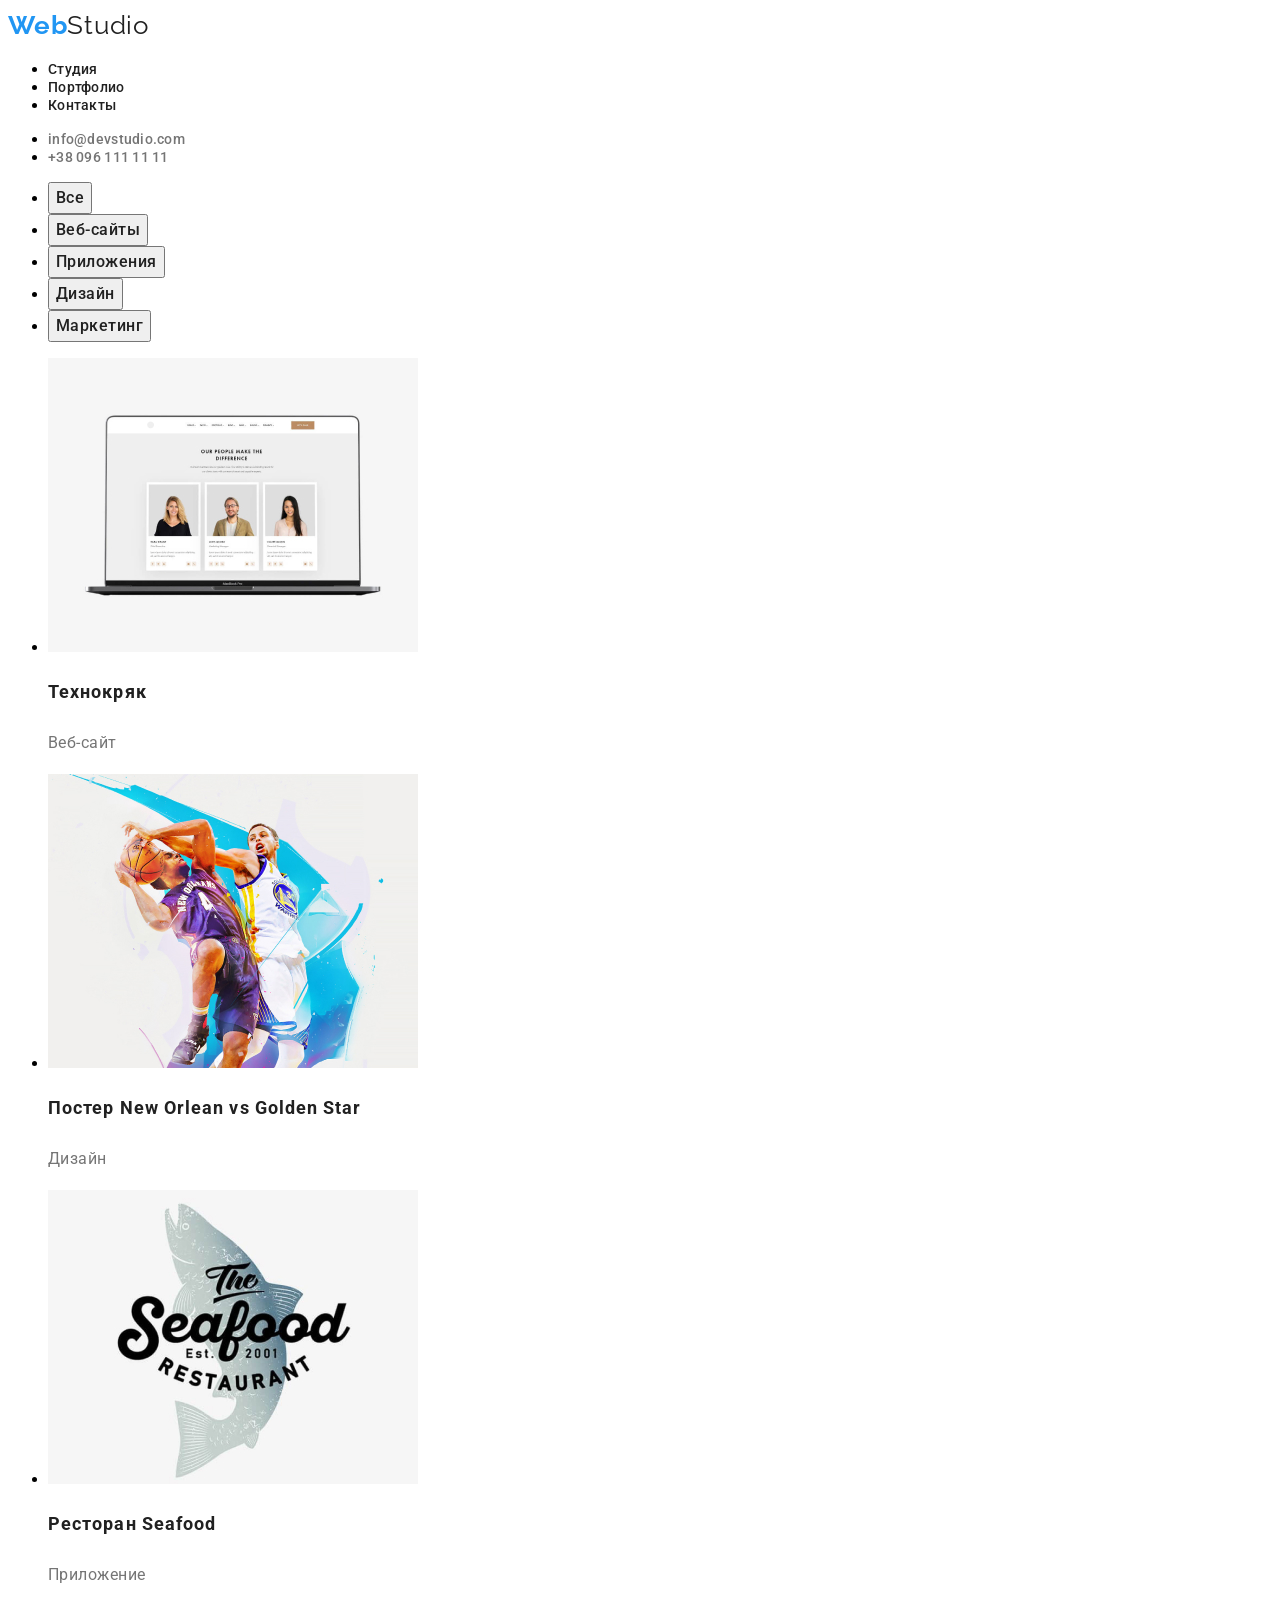
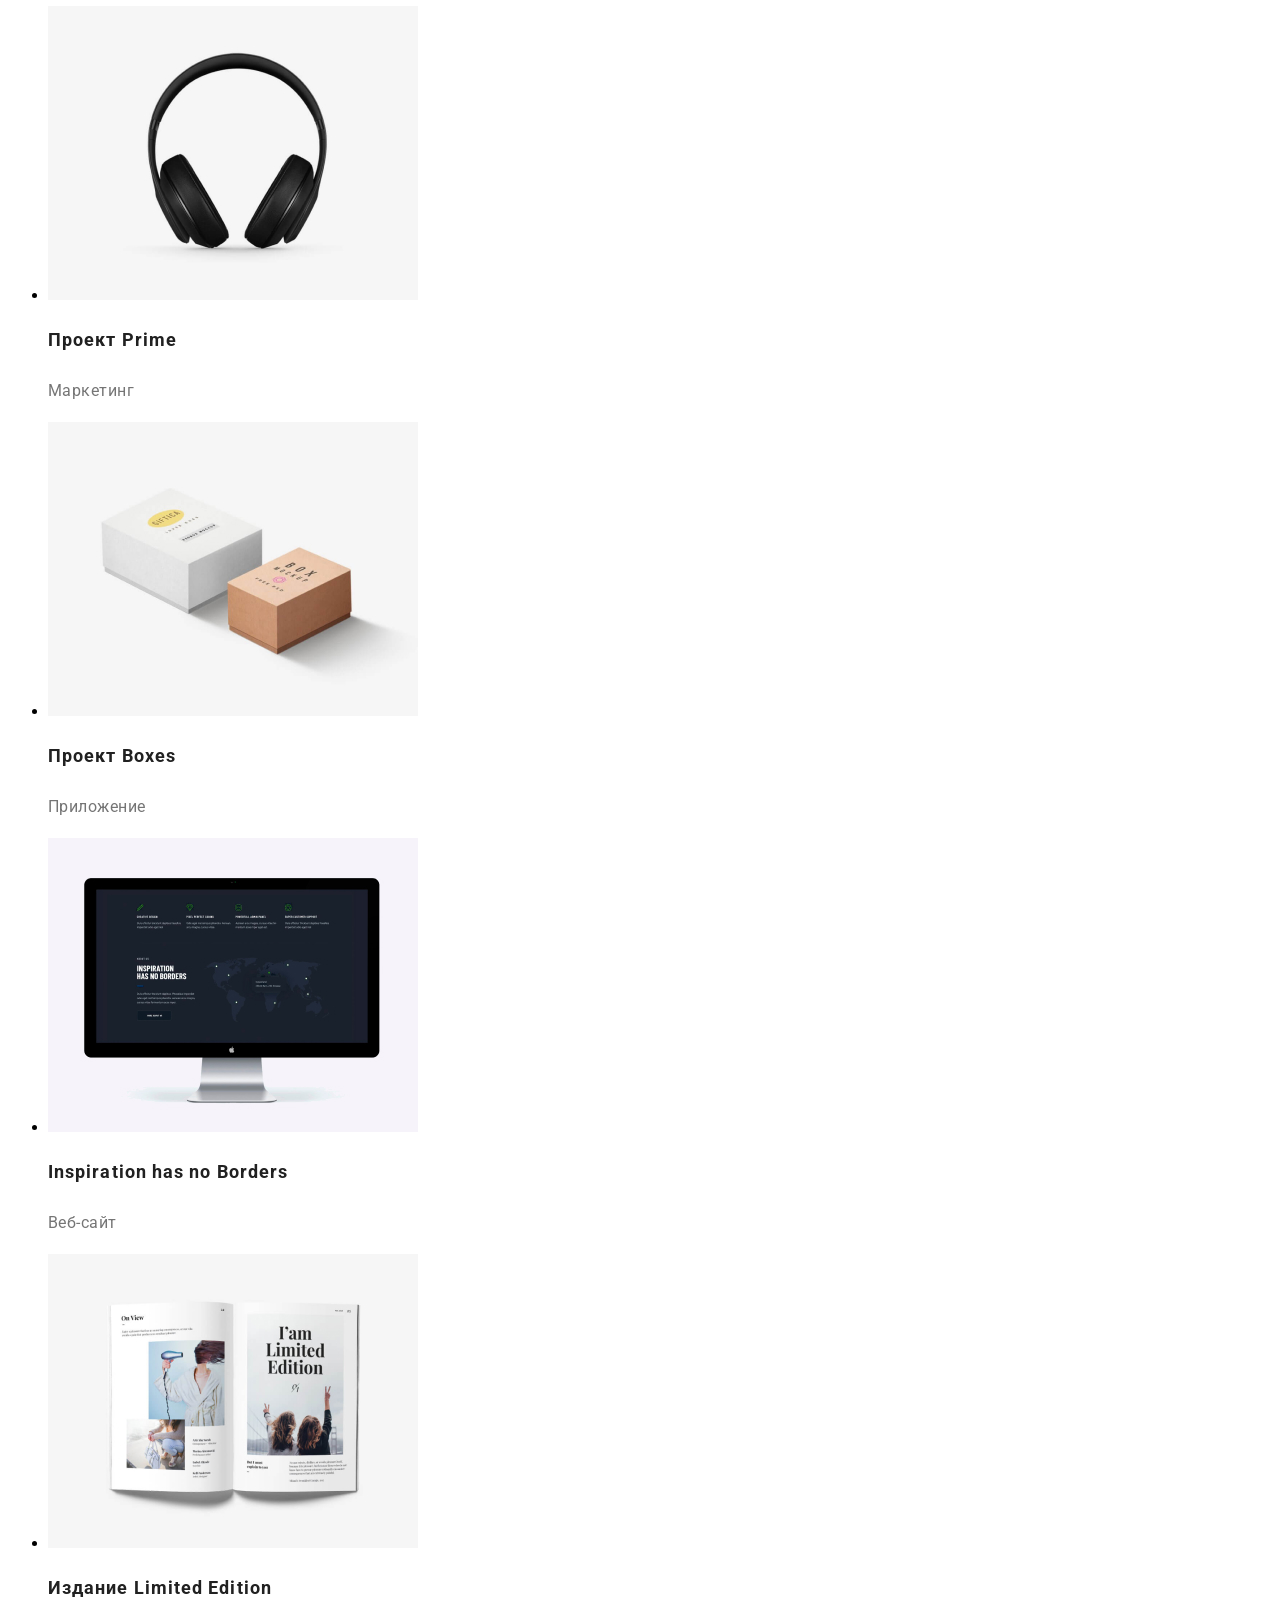
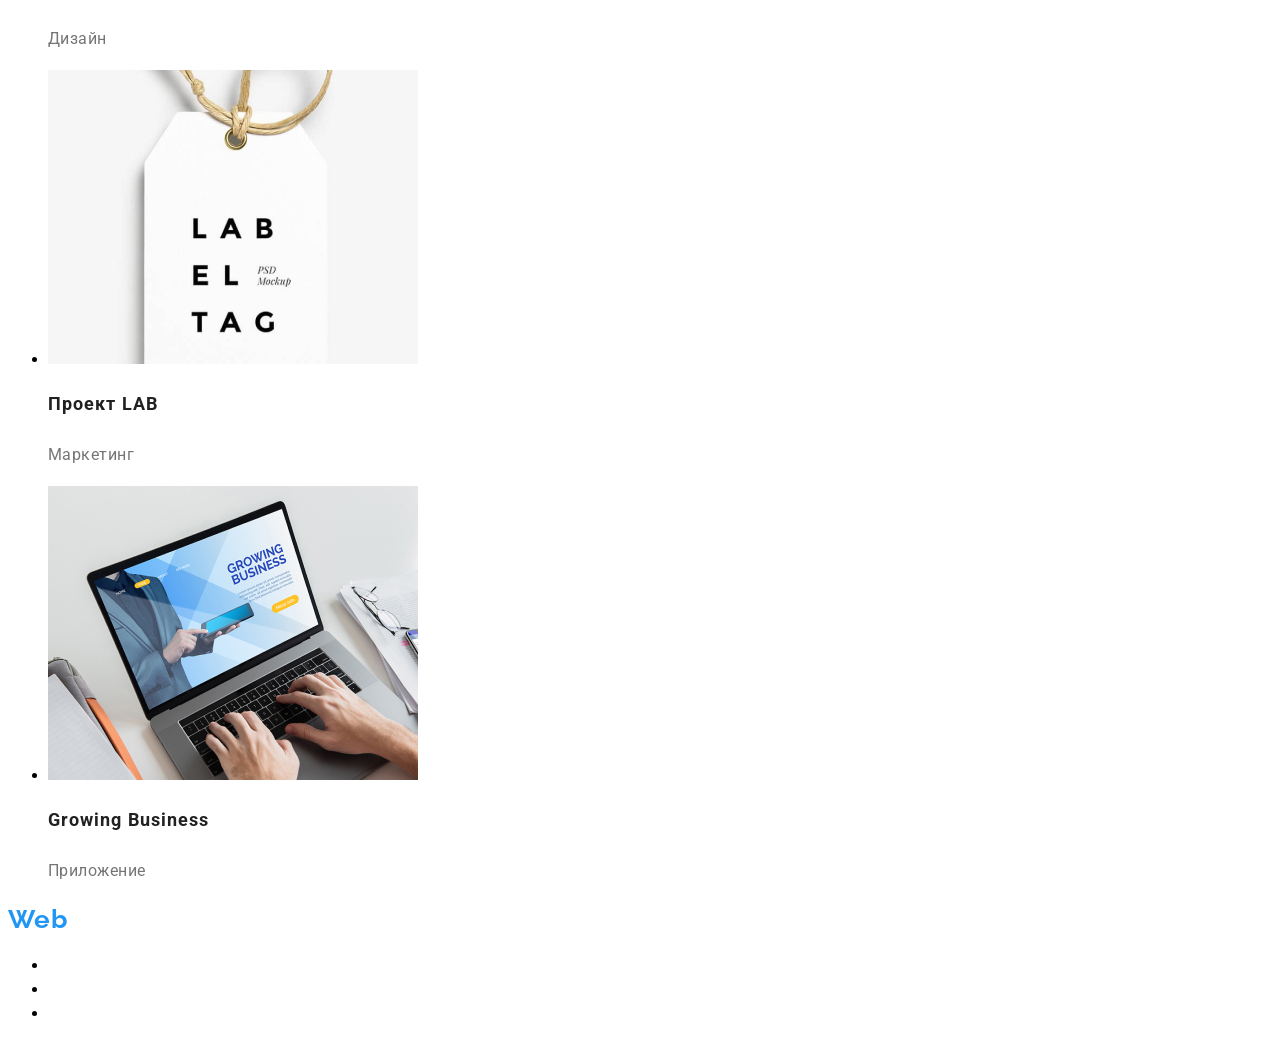
==== portfolio.html @ 8a27538a "правки 2" ====
<!DOCTYPE html>
<html lang="en">
<head>
    <meta charset="UTF-8">
    <meta name="viewport" content="width=device-width, initial-scale=1.0">
    <title>Portfolio</title>
    <link rel="preconnect" href="https://fonts.gstatic.com">
    <link
        href="https://fonts.googleapis.com/css2?family=Oleo+Script&family=Raleway:wght@700&family=Roboto:wght@400;500;700;900&display=swap"
        rel="stylesheet">
    <link rel="stylesheet" href="/css/styles.css">
</head>
<body>
    <header class="header">
        <a class="header-logo" href="/index.html" lang="en"><span class="header-logo-span-web">Web</span><span
                class="header-logo-span-studio">Studio</span></a>
        <nav class="navigation">
            <ul class="navigation-list">
                <li class="navigation-list-item"><a class="navigation-list-item-link" href="/index.html">Студия</a></li>
                <li class="navigation-list-item"><a class="navigation-list-item-link link-accent" href="/portfolio.html">Портфолио</a>
                </li>
                <li class="navigation-list-item"><a class="navigation-list-item-link" href="#">Контакты</a></li>
            </ul>
        </nav>
        <ul class="header-contact">
            <li class="header-contact-item"><a class="header-contact-item-link"
                    href="mailto:info@devstudio.com">info@devstudio.com</a></li>
            <li class="header-contact-item"><a class="header-contact-item-link" href="tel:+380961111111">+38 096 111 11
                    11</a></li>
        </ul>
    </header>
    <main>
<h1 class="visually-hidden">Портфолио</h1>
<section class="portfolio-menu">

<ul class="portfolio-filters-list">
    <li class="portfolio-filters-list-item"><button class="portfolio-filters-list-item-button" type="button">Все</button></li>
    <li class="portfolio-filters-list-item"><button class="portfolio-filters-list-item-button" type="button">Веб-сайты</button></li>
    <li class="portfolio-filters-list-item"><button class="portfolio-filters-list-item-button" type="button">Приложения</button></li>
    <li class="portfolio-filters-list-item"><button class="portfolio-filters-list-item-button" type="button">Дизайн</button></li>
    <li class="portfolio-filters-list-item"><button class="portfolio-filters-list-item-button" type="button">Маркетинг</button></li>
</ul>
<h2 class="visually-hidden">Наши работы</h2>
<ul class="projects-list">
    <li class="projecs-list-item">
        <a href="#">
        <img src="/images/portfolio/portfolio-1.jpg" alt="Ноутбук с открытам на нём веб-сайтом" width="370" height="294">
        <h3 class="projecs-list-item-title">Технокряк</h3>
        <p class="projecs-list-item-text">Веб-сайт</p></a>
    </li>
    <li class="projecs-list-item">
        <a href="#">
        <img src="/images/portfolio/portfolio-2.jpg" alt="Игроки в баскетбол" width="370" height="294">
        <h3 class="projecs-list-item-title">Постер New Orlean vs Golden Star</h3>
        <p class="projecs-list-item-text">Дизайн</p></a>
        
    </li>
    <li class="projecs-list-item">
        <a href="#">
        <img src="/images/portfolio/portfolio-3.jpg" alt="Название ресторана с рыбой на заднем фоне" width="370" height="294">
        <h3 class="projecs-list-item-title">Ресторан Seafood</h3>
        <p class="projecs-list-item-text">Приложение</p></a>
    </li>
    <li class="projecs-list-item">
        <a href="#">
        <img src="/images/portfolio/portfolio-4.jpg" alt="Наушники" width="370" height="294">
        <h3 class="projecs-list-item-title">Проект Prime</h3>
        <p class="projecs-list-item-text">Маркетинг</p></a>
        
    </li>
    <li class="projecs-list-item">
        <a href="#">
        <img class="projecs-list-item-img" src="/images/portfolio/portfolio-5.jpg" alt="Две коробки" width="370" height="294">
        <h3 class="projecs-list-item-title">Проект Boxes</h3>
        <p class="projecs-list-item-text">Приложение</p></a>
        
    </li>
    <li class="projecs-list-item">
        <a href="#">
        <img class="projecs-list-item-img" src="/images/portfolio/portfolio-6.jpg" alt="Монитор" width="370" height="294">
        <h3 class="projecs-list-item-title">Inspiration has no Borders</h3>
        <p class="projecs-list-item-text">Веб-сайт</p></a>
        
    </li>
    <li class="projecs-list-item">
        <a href="#">
        <img class="projecs-list-item-img" src="/images/portfolio/portfolio-7.jpg" alt="Открытая книга" width="370"
            height="294">
        <h3 class="projecs-list-item-title">Издание Limited Edition</h3>
        <p class="projecs-list-item-text">Дизайн</p></a>
        
    </li>
    <li class="projecs-list-item">
        <a href="#">
        <img class="projecs-list-item-img" src="/images/portfolio/portfolio-8.jpg" alt="Логотип LAB EL TAG" width="370"
            height="294">
        <h3 class="projecs-list-item-title">Проект LAB</h3>
        <p class="projecs-list-item-text">Маркетинг</p></a>
        
    </li>
    <li class="projecs-list-item">
        <a href="#">
        <img class="projecs-list-item-img" src="/images/portfolio/portfolio-9.jpg" alt="Человек работает за ноутбуком"
            width="370" height="294">
        <h3 class="projecs-list-item-title">Growing Business</h3>
        <p class="projecs-list-item-text">Приложение</p></a>
    </li>
</ul>
</section>
    </main>
    <footer class="footer">
        <a class="footer-logo" href="/index.html" lang="en"><span class="footer-logo-span-web">Web</span><span
                class="footer-logo-span-studio">Studio</span></a>
        <address class="footer-adress">
            <ul class="footer-adress-list">
                <li class="footer-adress-list-item">
                    <a class="footer-adress-list-item-link-map" href="https://goo.gl/maps/MqSdqKukaZppkvyj8">г. Киев, пр-т
                        Леси Украинки 26</a>
                </li>
                <li class="footer-adress-list-item">
                    <a class="footer-adress-list-item-link" href="mailto:info@example.com">info@example.com</a>
                </li>
                <li class="footer-adress-list-item">
                    <a class="footer-adress-list-item-link" href="tel:+380991111111">+38 099 111 11 11</a>
                </li>
            </ul>
        </address>
    </footer>
</body>
</html>
---- css/styles.css ----
a {
  text-decoration: none;
}

/*=================HEADER======================*/
.header-logo-span-web {
  font-family: 'Raleway', sans-serif;
  font-style: normal;
  font-weight: 700;
  font-size: 26px;
  line-height: 1, 192;

  letter-spacing: 0.03em;

  color: #2196f3;
}

.header-logo-span-studio {
  font-family: 'Raleway', sans-serif;
  font-style: normal;
  font-weight: 400;
  font-size: 26px;
  line-height: 1.384;

  letter-spacing: 0.03em;

  color: #212121;
}

.navigation-list-item-link {
  font-family: 'Roboto', sans-serif;
  font-style: normal;
  font-weight: 500;
  font-size: 14px;
  line-height: 1.143;
  letter-spacing: 0.02em;

  color: #212121;
}

.navigation-list-item-link:hover,
.navigation-list-item-link:focus {
  color: #2196f3;
}

.header-contact-item-link {
  font-family: 'Roboto', sans-serif;
  font-style: normal;
  font-weight: 500;
  font-size: 14px;
  line-height: 1.143;
  letter-spacing: 0.02em;

  color: #757575;
}

.header-contact-item-link:hover,
.header-contact-item-link:focus {
  color: #2196f3;
}
/*=================HEADER END======================*/

/*=================HERO======================*/

.hero-title {
  font-family: 'Roboto', sans-serif;
  font-style: normal;
  font-weight: 900;
  font-size: 44px;
  line-height: 1.364;

  text-align: center;
  letter-spacing: 0.06em;
  text-transform: uppercase;

  color: #ffffff;
}

.modal-btn {
  background-color: #2196f3;
}

.modal-btn-text {
  font-family: 'Roboto', sans-serif;
  font-style: normal;
  font-weight: 700;
  font-size: 16px;
  line-height: 1.875;

  display: flex;
  align-items: center;
  text-align: center;
  letter-spacing: 0.06em;

  color: #ffffff;
}

/*=================HERO END======================*/

/*=================FEATURES======================*/

.visually-hidden {
  position: absolute;
  width: 1px;
  height: 1px;
  margin: -1px;
  border: 0;
  padding: 0;

  white-space: nowrap;
  clip-path: inset(100%);
  clip: rect(0 0 0 0);
  overflow: hidden;
}

.features-list-item-title {
  font-family: 'Roboto', sans-serif;
  font-style: normal;
  font-weight: 700;
  font-size: 14px;
  line-height: 1.143;
  letter-spacing: 0.03em;
  text-transform: uppercase;

  color: #212121;
}

.features-list-item-text {
  font-family: 'Roboto', sans-serif;
  font-style: normal;
  font-weight: 400;
  font-size: 14px;
  line-height: 1.714;

  letter-spacing: 0.03em;

  color: #757575;
}

/*=================FEATURES END======================*/

/*=================ACTIVITIES======================*/

.activities-title {
  font-family: 'Roboto', sans-serif;
  font-style: normal;
  font-weight: 700;
  font-size: 36px;
  line-height: 1.167;
  text-align: center;
  letter-spacing: 0.03em;

  color: #212121;
}

/*=================ACTIVITIES END======================*/

/*=================TEAM======================*/

.team-title {
  font-family: 'Roboto', sans-serif;
  font-style: normal;
  font-weight: 700;
  font-size: 36px;
  line-height: 1, 167;
  text-align: center;
  letter-spacing: 0.03em;

  color: #212121;
}

.team-list-item-title {
  font-family: 'Roboto', sans-serif;
  font-style: normal;
  font-weight: 500;
  font-size: 16px;
  line-height: 1.188;

  text-align: center;
  letter-spacing: 0.03em;

  color: #212121;
}

.team-list-item-text {
  font-family: 'Roboto', sans-serif;
  font-style: normal;
  font-weight: 400;
  font-size: 16px;
  line-height: 1.188;

  text-align: center;
  letter-spacing: 0.03em;

  color: #757575;
}

/*=================TEAM END======================*/

/*=================FOOTER======================*/

.footer-adress-list-item-link-map {
  font-family: 'Roboto', sans-serif;
  font-style: normal;
  font-weight: 400;
  font-size: 14px;
  line-height: 1.714;

  letter-spacing: 0.03em;

  color: #ffffff;
}

.footer-adress-list-item-link {
  font-family: 'Roboto', sans-serif;
  font-style: normal;
  font-weight: 400;
  font-size: 14px;
  line-height: 1.714;

  letter-spacing: 0.03em;

  color: rgba(255, 255, 255, 0.6);
}

.footer-logo-span-web {
  font-family: 'Raleway', sans-serif;
  font-style: normal;
  font-weight: 700;
  font-size: 26px;
  line-height: 1, 192;

  letter-spacing: 0.03em;

  color: #2196f3;
}

.footer-logo-span-studio {
  font-family: 'Raleway', sans-serif;
  font-style: normal;
  font-weight: 400;
  font-size: 26px;
  line-height: 1.384;

  letter-spacing: 0.03em;

  color: white;
}

/*=================FOOTER END======================*/

/*=================PORTFOLIO======================*/
.projecs-list-item-title {
  font-family: 'Roboto', sans-serif;
  font-style: normal;
  font-weight: 700;
  font-size: 18px;
  line-height: 2;

  letter-spacing: 0.06em;

  color: #212121;
}

.projecs-list-item-text {
  font-family: 'Roboto', sans-serif;
  font-style: normal;
  font-weight: 400;
  font-size: 16px;
  line-height: 1.875;

  letter-spacing: 0.03em;

  color: #757575;
}

.portfolio-filters-list-item-button {
  font-family: 'Roboto', sans-serif;
  font-style: normal;
  font-weight: 500;
  font-size: 16px;
  line-height: 1.625;

  text-align: center;
  letter-spacing: 0.03em;

  color: #212121;
}

.portfolio-filters-list-item-button:hover,
.portfolio-filters-list-item-button:focus {
  color: #ffffff;
  background-color: #2196f3;
}

/*=================PORTFOLIO END======================*/
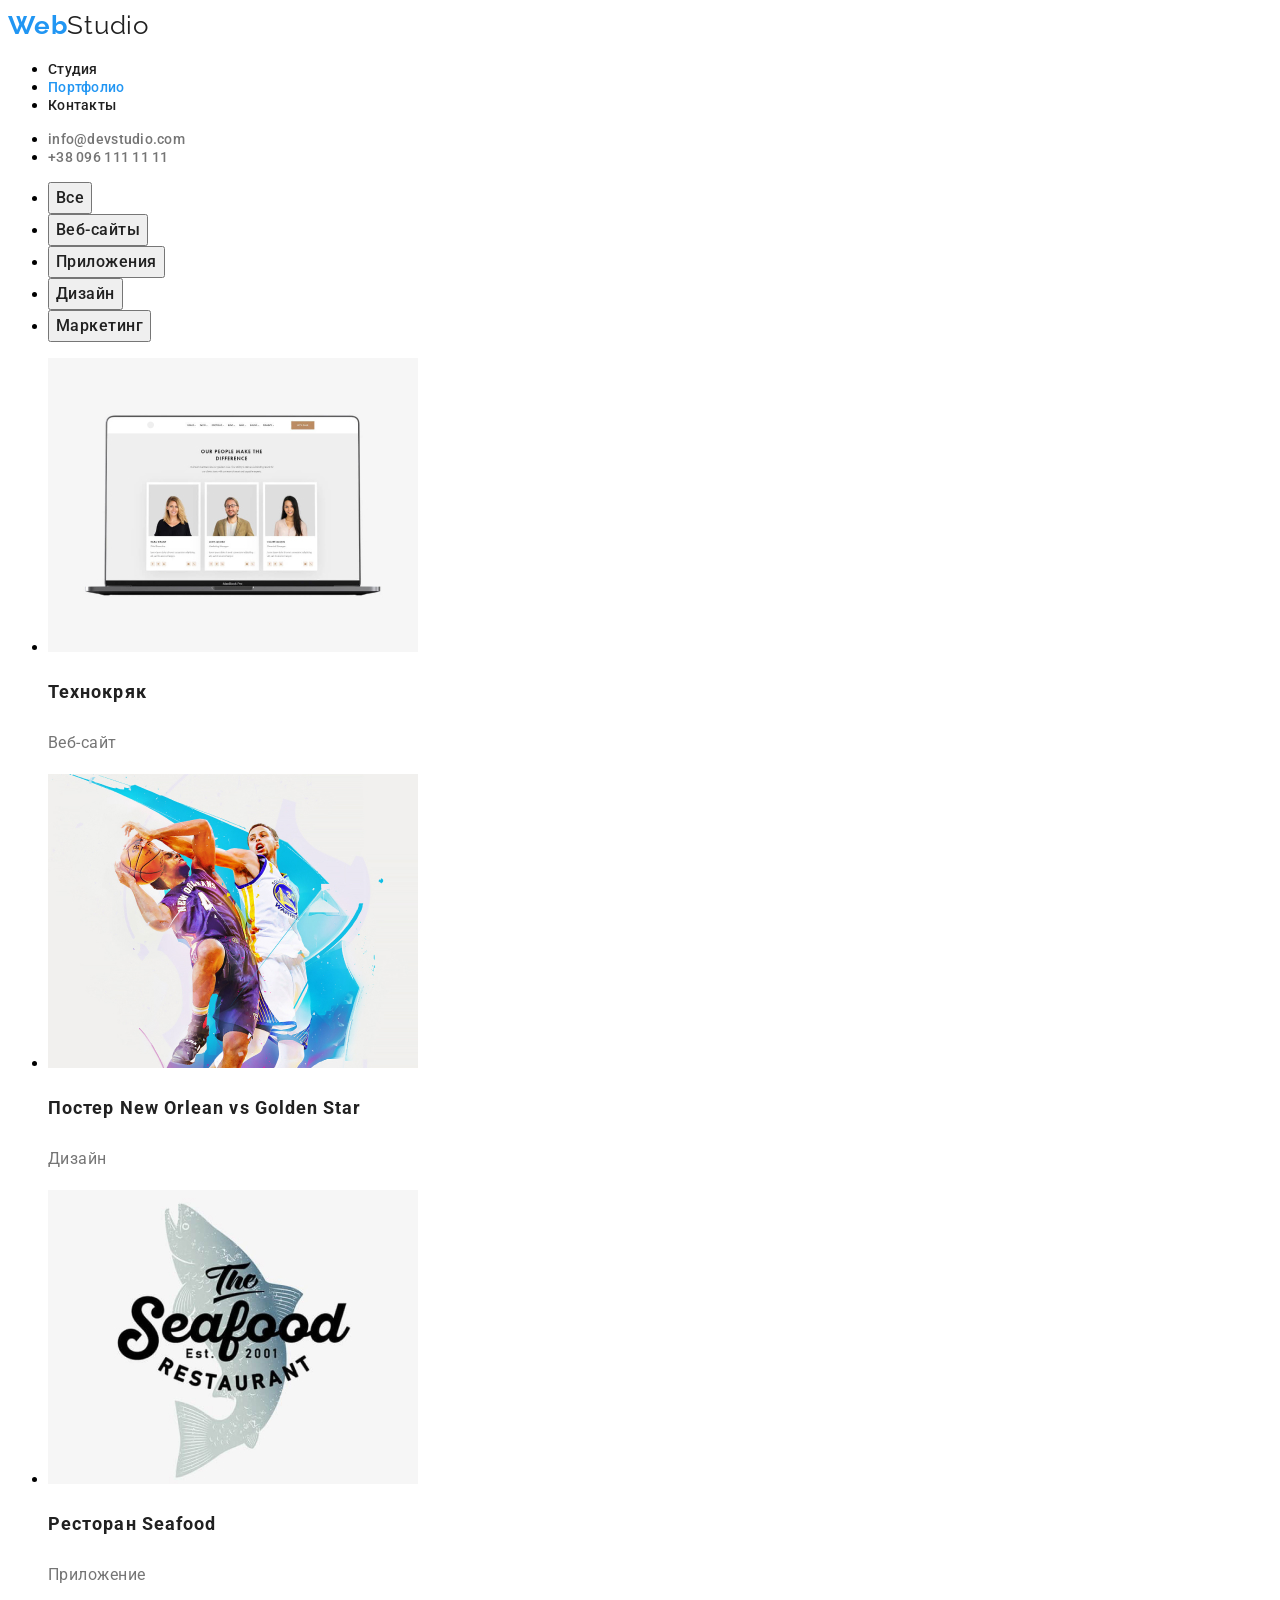
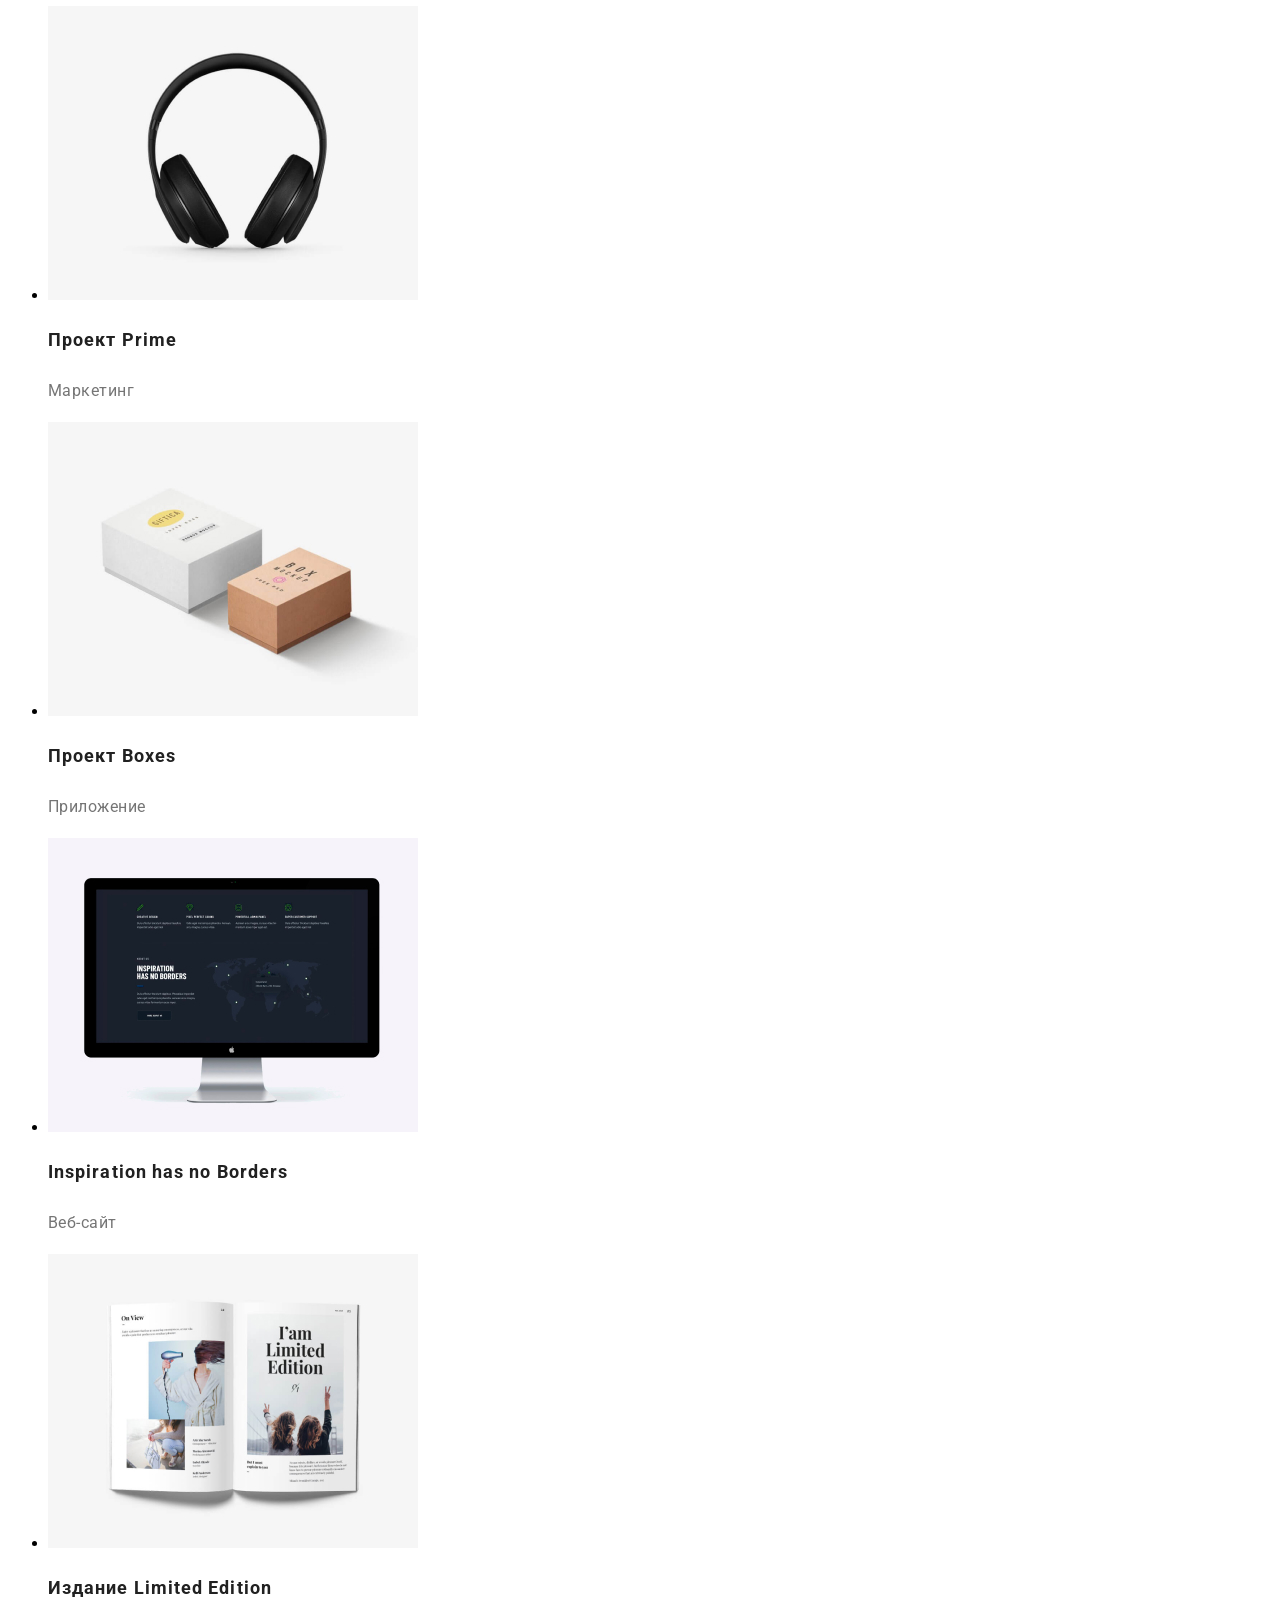
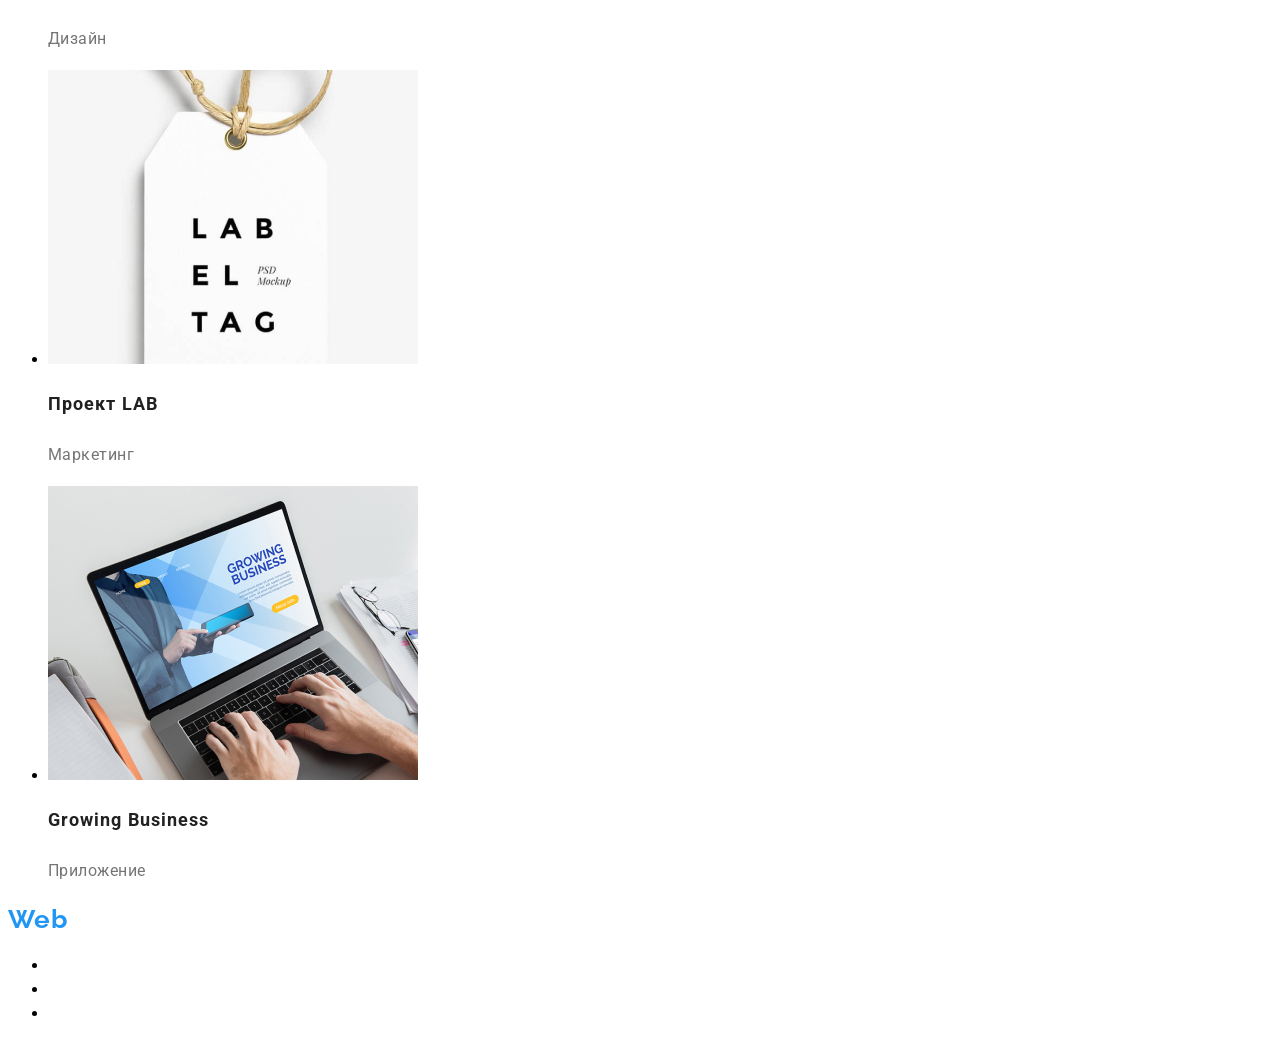
==== commit 57e644fc: "правки 3" ====
--- a/portfolio.html
+++ b/portfolio.html
@@ -16,7 +16,9 @@
                 class="header-logo-span-studio">Studio</span></a>
         <nav class="navigation">
             <ul class="navigation-list">
-                <li class="navigation-list-item"><a class="navigation-list-item-link" href="/index.html">Студия</a></li>
+                <li 
+                ::marker
+                class="navigation-list-item"><a class="navigation-list-item-link" href="/index.html">Студия</a></li>
                 <li class="navigation-list-item"><a class="navigation-list-item-link link-accent" href="/portfolio.html">Портфолио</a>
                 </li>
                 <li class="navigation-list-item"><a class="navigation-list-item-link" href="#">Контакты</a></li>
--- a/css/styles.css
+++ b/css/styles.css
@@ -36,6 +36,10 @@
   letter-spacing: 0.02em;
 
   color: #212121;
+}
+
+.link-accent {
+  color: #2196f3;
 }
 
 .navigation-list-item-link:hover,
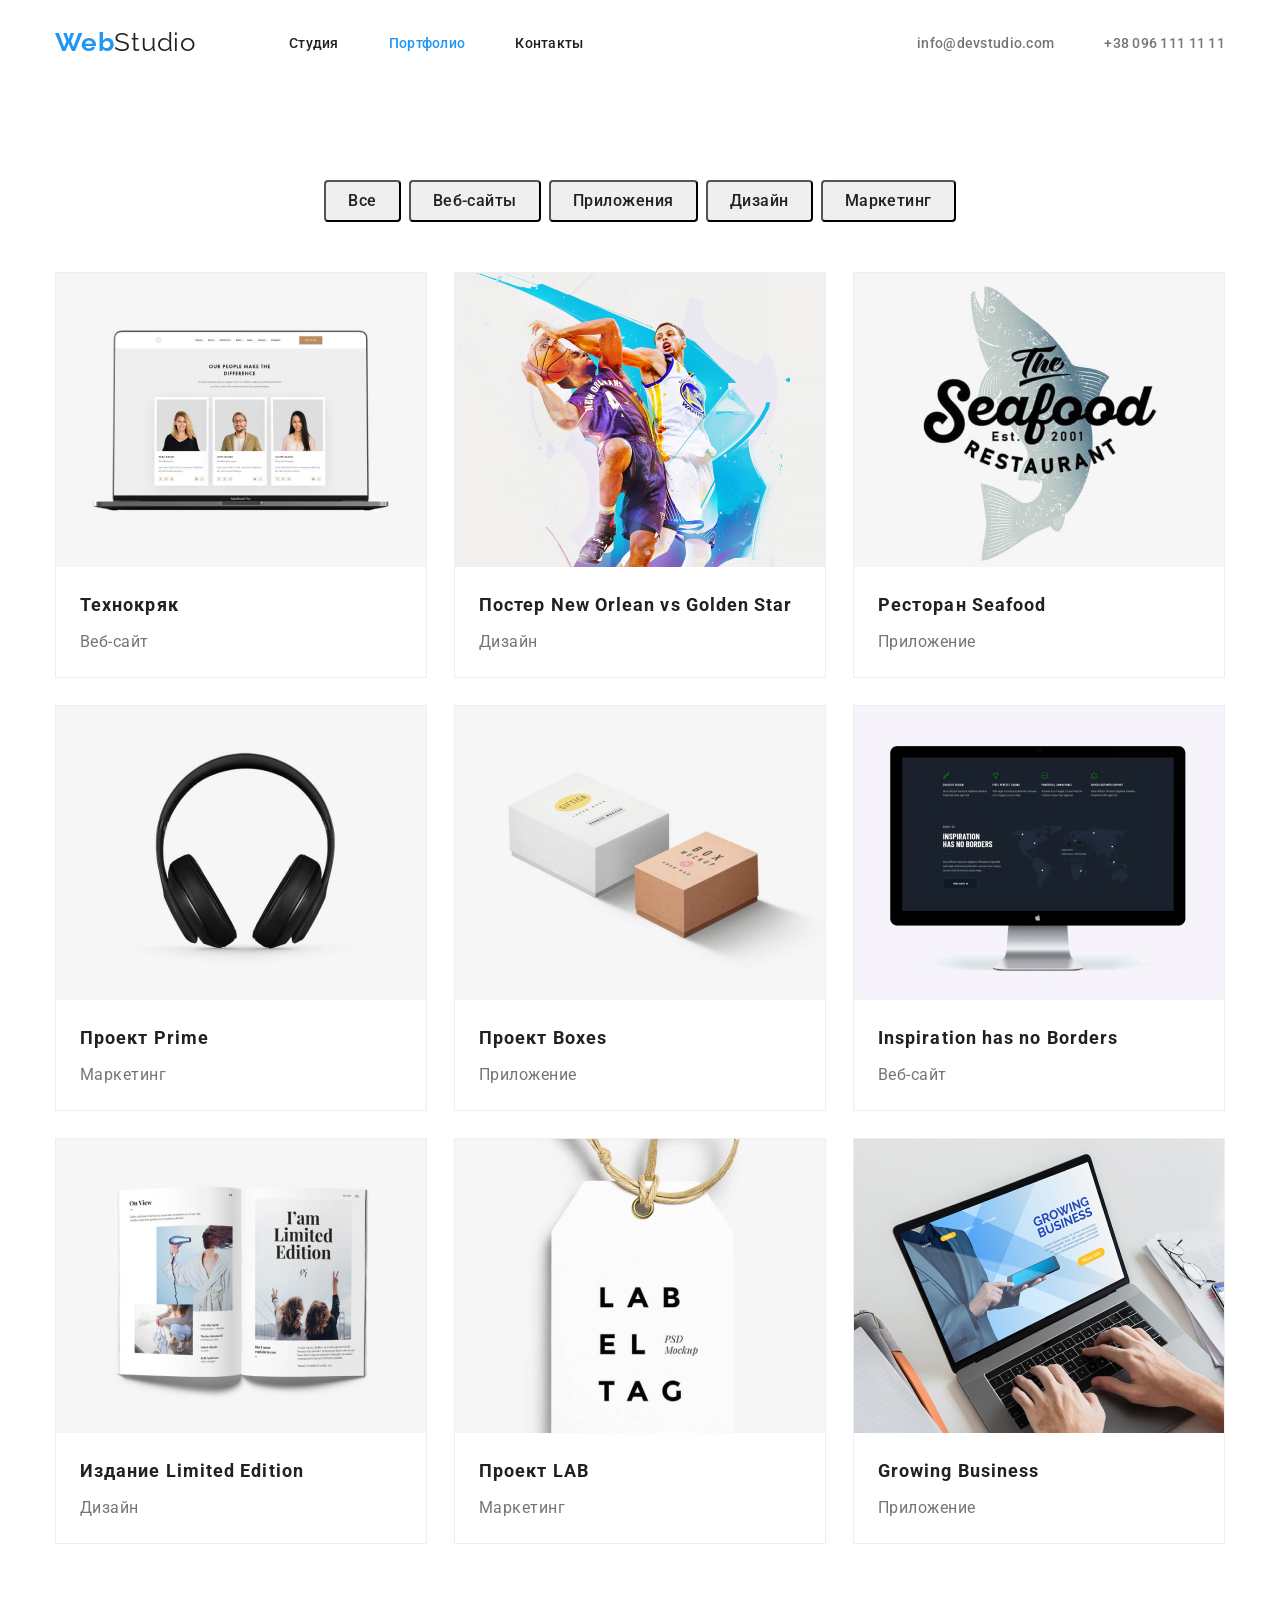
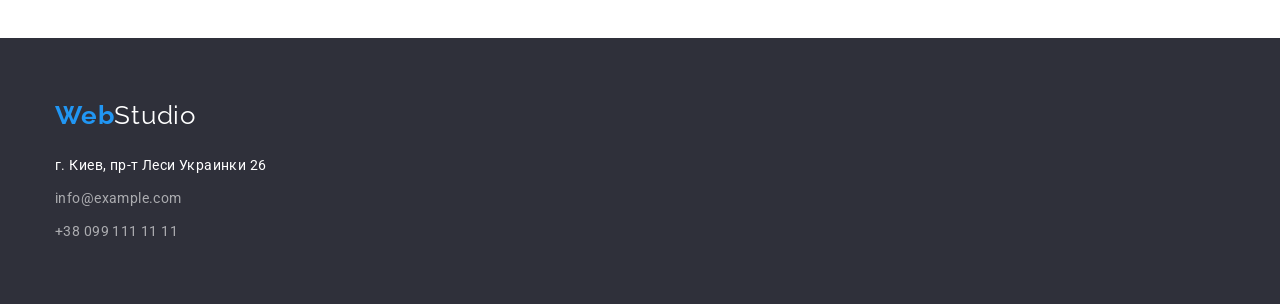
==== commit 800af9f2: "hm 3 2" ====
--- a/portfolio.html
+++ b/portfolio.html
@@ -4,6 +4,7 @@
     <meta charset="UTF-8">
     <meta name="viewport" content="width=device-width, initial-scale=1.0">
     <title>Portfolio</title>
+    <link rel="stylesheet" href="https://cdnjs.cloudflare.com/ajax/libs/modern-normalize/1.0.0/modern-normalize.min.css" />
     <link rel="preconnect" href="https://fonts.gstatic.com">
     <link
         href="https://fonts.googleapis.com/css2?family=Oleo+Script&family=Raleway:wght@700&family=Roboto:wght@400;500;700;900&display=swap"
@@ -11,16 +12,15 @@
     <link rel="stylesheet" href="/css/styles.css">
 </head>
 <body>
-    <header class="header">
+<header class="header">
+    <div class="container">
         <a class="header-logo" href="/index.html" lang="en"><span class="header-logo-span-web">Web</span><span
                 class="header-logo-span-studio">Studio</span></a>
         <nav class="navigation">
             <ul class="navigation-list">
-                <li 
-                ::marker
-                class="navigation-list-item"><a class="navigation-list-item-link" href="/index.html">Студия</a></li>
-                <li class="navigation-list-item"><a class="navigation-list-item-link link-accent" href="/portfolio.html">Портфолио</a>
-                </li>
+                <li class="navigation-list-item"><a class="navigation-list-item-link" href="/index.html">Студия</a></li>
+                <li class="navigation-list-item"><a class="navigation-list-item-link link-accent"
+                        href="/portfolio.html">Портфолио</a></li>
                 <li class="navigation-list-item"><a class="navigation-list-item-link" href="#">Контакты</a></li>
             </ul>
         </nav>
@@ -28,105 +28,123 @@
             <li class="header-contact-item"><a class="header-contact-item-link"
                     href="mailto:info@devstudio.com">info@devstudio.com</a></li>
             <li class="header-contact-item"><a class="header-contact-item-link" href="tel:+380961111111">+38 096 111 11
-                    11</a></li>
+                    11</a>
+            </li>
         </ul>
-    </header>
+    </div>
+</header>
     <main>
 <h1 class="visually-hidden">Портфолио</h1>
 <section class="portfolio-menu">
-
-<ul class="portfolio-filters-list">
-    <li class="portfolio-filters-list-item"><button class="portfolio-filters-list-item-button" type="button">Все</button></li>
-    <li class="portfolio-filters-list-item"><button class="portfolio-filters-list-item-button" type="button">Веб-сайты</button></li>
-    <li class="portfolio-filters-list-item"><button class="portfolio-filters-list-item-button" type="button">Приложения</button></li>
-    <li class="portfolio-filters-list-item"><button class="portfolio-filters-list-item-button" type="button">Дизайн</button></li>
-    <li class="portfolio-filters-list-item"><button class="portfolio-filters-list-item-button" type="button">Маркетинг</button></li>
-</ul>
-<h2 class="visually-hidden">Наши работы</h2>
-<ul class="projects-list">
-    <li class="projecs-list-item">
-        <a href="#">
-        <img src="/images/portfolio/portfolio-1.jpg" alt="Ноутбук с открытам на нём веб-сайтом" width="370" height="294">
-        <h3 class="projecs-list-item-title">Технокряк</h3>
-        <p class="projecs-list-item-text">Веб-сайт</p></a>
-    </li>
-    <li class="projecs-list-item">
-        <a href="#">
-        <img src="/images/portfolio/portfolio-2.jpg" alt="Игроки в баскетбол" width="370" height="294">
-        <h3 class="projecs-list-item-title">Постер New Orlean vs Golden Star</h3>
-        <p class="projecs-list-item-text">Дизайн</p></a>
-        
-    </li>
-    <li class="projecs-list-item">
-        <a href="#">
-        <img src="/images/portfolio/portfolio-3.jpg" alt="Название ресторана с рыбой на заднем фоне" width="370" height="294">
-        <h3 class="projecs-list-item-title">Ресторан Seafood</h3>
-        <p class="projecs-list-item-text">Приложение</p></a>
-    </li>
-    <li class="projecs-list-item">
-        <a href="#">
-        <img src="/images/portfolio/portfolio-4.jpg" alt="Наушники" width="370" height="294">
-        <h3 class="projecs-list-item-title">Проект Prime</h3>
-        <p class="projecs-list-item-text">Маркетинг</p></a>
-        
-    </li>
-    <li class="projecs-list-item">
-        <a href="#">
-        <img class="projecs-list-item-img" src="/images/portfolio/portfolio-5.jpg" alt="Две коробки" width="370" height="294">
-        <h3 class="projecs-list-item-title">Проект Boxes</h3>
-        <p class="projecs-list-item-text">Приложение</p></a>
-        
-    </li>
-    <li class="projecs-list-item">
-        <a href="#">
-        <img class="projecs-list-item-img" src="/images/portfolio/portfolio-6.jpg" alt="Монитор" width="370" height="294">
-        <h3 class="projecs-list-item-title">Inspiration has no Borders</h3>
-        <p class="projecs-list-item-text">Веб-сайт</p></a>
-        
-    </li>
-    <li class="projecs-list-item">
-        <a href="#">
-        <img class="projecs-list-item-img" src="/images/portfolio/portfolio-7.jpg" alt="Открытая книга" width="370"
-            height="294">
-        <h3 class="projecs-list-item-title">Издание Limited Edition</h3>
-        <p class="projecs-list-item-text">Дизайн</p></a>
-        
-    </li>
-    <li class="projecs-list-item">
-        <a href="#">
-        <img class="projecs-list-item-img" src="/images/portfolio/portfolio-8.jpg" alt="Логотип LAB EL TAG" width="370"
-            height="294">
-        <h3 class="projecs-list-item-title">Проект LAB</h3>
-        <p class="projecs-list-item-text">Маркетинг</p></a>
-        
-    </li>
-    <li class="projecs-list-item">
-        <a href="#">
-        <img class="projecs-list-item-img" src="/images/portfolio/portfolio-9.jpg" alt="Человек работает за ноутбуком"
-            width="370" height="294">
-        <h3 class="projecs-list-item-title">Growing Business</h3>
-        <p class="projecs-list-item-text">Приложение</p></a>
-    </li>
-</ul>
+<div class="container">
+    <ul class="portfolio-filters-list">
+        <li class="portfolio-filters-list-item"><button class="portfolio-filters-list-item-button"
+                type="button">Все</button></li>
+        <li class="portfolio-filters-list-item"><button class="portfolio-filters-list-item-button"
+                type="button">Веб-сайты</button></li>
+        <li class="portfolio-filters-list-item"><button class="portfolio-filters-list-item-button"
+                type="button">Приложения</button></li>
+        <li class="portfolio-filters-list-item"><button class="portfolio-filters-list-item-button"
+                type="button">Дизайн</button></li>
+        <li class="portfolio-filters-list-item"><button class="portfolio-filters-list-item-button"
+                type="button">Маркетинг</button></li>
+    </ul>
+    <h2 class="visually-hidden">Наши работы</h2>
+    <ul class="projects-list">
+        <li class="projecs-list-item">
+            <a href="#">
+                <img src="/images/portfolio/portfolio-1.jpg" alt="Ноутбук с открытам на нём веб-сайтом" width="370"
+                    height="294">
+                <h3 class="projecs-list-item-title">Технокряк</h3>
+                <p class="projecs-list-item-text">Веб-сайт</p>
+            </a>
+        </li>
+        <li class="projecs-list-item">
+            <a href="#">
+                <img src="/images/portfolio/portfolio-2.jpg" alt="Игроки в баскетбол" width="370" height="294">
+                <h3 class="projecs-list-item-title">Постер New Orlean vs Golden Star</h3>
+                <p class="projecs-list-item-text">Дизайн</p>
+            </a>
+        </li>
+        <li class="projecs-list-item">
+            <a href="#">
+                <img src="/images/portfolio/portfolio-3.jpg" alt="Название ресторана с рыбой на заднем фоне" width="370"
+                    height="294">
+                <h3 class="projecs-list-item-title">Ресторан Seafood</h3>
+                <p class="projecs-list-item-text">Приложение</p>
+            </a>
+        </li>
+        <li class="projecs-list-item">
+            <a href="#">
+                <img src="/images/portfolio/portfolio-4.jpg" alt="Наушники" width="370" height="294">
+                <h3 class="projecs-list-item-title">Проект Prime</h3>
+                <p class="projecs-list-item-text">Маркетинг</p>
+            </a>
+        </li>
+        <li class="projecs-list-item">
+            <a href="#">
+                <img class="projecs-list-item-img" src="/images/portfolio/portfolio-5.jpg" alt="Две коробки" width="370"
+                    height="294">
+                <h3 class="projecs-list-item-title">Проект Boxes</h3>
+                <p class="projecs-list-item-text">Приложение</p>
+            </a>
+        </li>
+        <li class="projecs-list-item">
+            <a href="#">
+                <img class="projecs-list-item-img" src="/images/portfolio/portfolio-6.jpg" alt="Монитор" width="370"
+                    height="294">
+                <h3 class="projecs-list-item-title">Inspiration has no Borders</h3>
+                <p class="projecs-list-item-text">Веб-сайт</p>
+            </a>
+        </li>
+        <li class="projecs-list-item">
+            <a href="#">
+                <img class="projecs-list-item-img" src="/images/portfolio/portfolio-7.jpg" alt="Открытая книга" width="370"
+                    height="294">
+                <h3 class="projecs-list-item-title">Издание Limited Edition</h3>
+                <p class="projecs-list-item-text">Дизайн</p>
+            </a>
+        </li>
+        <li class="projecs-list-item">
+            <a href="#">
+                <img class="projecs-list-item-img" src="/images/portfolio/portfolio-8.jpg" alt="Логотип LAB EL TAG"
+                    width="370" height="294">
+                <h3 class="projecs-list-item-title">Проект LAB</h3>
+                <p class="projecs-list-item-text">Маркетинг</p>
+            </a>
+        </li>
+        <li class="projecs-list-item">
+            <a href="#">
+                <img class="projecs-list-item-img" src="/images/portfolio/portfolio-9.jpg"
+                    alt="Человек работает за ноутбуком" width="370" height="294">
+                <h3 class="projecs-list-item-title">Growing Business</h3>
+                <p class="projecs-list-item-text">Приложение</p>
+            </a>
+        </li>
+    </ul>
+</div>
 </section>
     </main>
     <footer class="footer">
-        <a class="footer-logo" href="/index.html" lang="en"><span class="footer-logo-span-web">Web</span><span
-                class="footer-logo-span-studio">Studio</span></a>
-        <address class="footer-adress">
-            <ul class="footer-adress-list">
-                <li class="footer-adress-list-item">
-                    <a class="footer-adress-list-item-link-map" href="https://goo.gl/maps/MqSdqKukaZppkvyj8">г. Киев, пр-т
-                        Леси Украинки 26</a>
-                </li>
-                <li class="footer-adress-list-item">
-                    <a class="footer-adress-list-item-link" href="mailto:info@example.com">info@example.com</a>
-                </li>
-                <li class="footer-adress-list-item">
-                    <a class="footer-adress-list-item-link" href="tel:+380991111111">+38 099 111 11 11</a>
-                </li>
-            </ul>
-        </address>
+        <div class="container">
+            <a class="footer-logo" href="/index.html" lang="en"><span class="footer-logo-span-web">Web</span><span
+                    class="footer-logo-span-studio">Studio</span></a>
+            <address class="footer-adress">
+                <ul class="footer-adress-list">
+                    <li class="footer-adress-list-item">
+                        <a class="footer-adress-list-item-link-map" href="https://goo.gl/maps/MqSdqKukaZppkvyj8">г. Киев,
+                            пр-т Леси
+                            Украинки 26</a>
+                    </li>
+                    <li class="footer-adress-list-item">
+                        <a class="footer-adress-list-item-link" href="mailto:info@example.com">info@example.com</a>
+                    </li>
+                    <li class="footer-adress-list-item">
+                        <a class="footer-adress-list-item-link" href="tel:+380991111111">+38 099 111 11 11</a>
+                    </li>
+                </ul>
+            </address>
+        </div>
     </footer>
 </body>
 </html>
--- a/css/styles.css
+++ b/css/styles.css
@@ -2,7 +2,77 @@
   text-decoration: none;
 }
 
+ul,
+ol {
+  list-style: none;
+  margin: 0;
+  padding: 0;
+}
+
+h1,
+h2,
+h3,
+h4,
+h5,
+h6 {
+  margin: 0;
+}
+
+p {
+  margin: 0;
+}
+
+img {
+  display: block;
+}
+
+.container {
+  width: 1200px;
+  padding: 0 15px;
+  margin: 0 auto;
+}
+
 /*=================HEADER======================*/
+
+.header {
+  padding-top: 25px;
+  padding-bottom: 25px;
+}
+
+.header .container {
+  display: flex;
+  align-items: center;
+}
+
+.navigation {
+  display: flex;
+  align-items: center;
+}
+
+.navigation-list {
+  display: flex;
+}
+
+.navigation-list-item:not(:last-child) {
+  margin-right: 50px;
+}
+
+.header-contact {
+  display: flex;
+}
+
+.header-logo {
+  margin-right: 93px;
+}
+
+.header-contact {
+  margin-left: auto;
+}
+
+.header-contact-item:not(:last-child) {
+  margin-right: 50px;
+}
+
 .header-logo-span-web {
   font-family: 'Raleway', sans-serif;
   font-style: normal;
@@ -34,7 +104,7 @@
   font-size: 14px;
   line-height: 1.143;
   letter-spacing: 0.02em;
-
+  cursor: pointer;
   color: #212121;
 }
 
@@ -44,6 +114,10 @@
 
 .navigation-list-item-link:hover,
 .navigation-list-item-link:focus {
+  color: #2196f3;
+}
+
+.navigation-list-item-link:active {
   color: #2196f3;
 }
 
@@ -54,6 +128,7 @@
   font-size: 14px;
   line-height: 1.143;
   letter-spacing: 0.02em;
+  cursor: pointer;
 
   color: #757575;
 }
@@ -66,6 +141,18 @@
 
 /*=================HERO======================*/
 
+.hero {
+  padding-top: 200px;
+  padding-bottom: 200px;
+  height: 600px;
+
+  background-color: #2f303a;
+}
+
+.hero .container {
+  display: block;
+}
+
 .hero-title {
   font-family: 'Roboto', sans-serif;
   font-style: normal;
@@ -81,7 +168,15 @@
 }
 
 .modal-btn {
-  background-color: #2196f3;
+  min-width: 200px;
+  height: 50px;
+  margin-left: 485px;
+  margin-right: 485px;
+  margin-top: 30px;
+  background: #2196f3;
+  border-radius: 4px;
+  box-shadow: 0px 4px 4px rgba(0, 0, 0, 0.15);
+  cursor: pointer;
 }
 
 .modal-btn-text {
@@ -91,17 +186,34 @@
   font-size: 16px;
   line-height: 1.875;
 
+  color: #ffffff;
+}
+
+/*=================HERO END======================*/
+
+/*=================FEATURES======================*/
+
+.features {
+  padding-top: 94px;
+  padding-bottom: 94px;
+}
+
+.features .container {
   display: flex;
   align-items: center;
-  text-align: center;
-  letter-spacing: 0.06em;
-
-  color: #ffffff;
-}
-
-/*=================HERO END======================*/
-
-/*=================FEATURES======================*/
+}
+
+.features-list {
+  display: flex;
+}
+
+.features-list-item {
+  min-width: 270px;
+}
+
+.features-list-item:not(:last-child) {
+  margin-right: 30px;
+}
 
 .visually-hidden {
   position: absolute;
@@ -145,6 +257,10 @@
 
 /*=================ACTIVITIES======================*/
 
+.activities {
+  padding-bottom: 94px;
+}
+
 .activities-title {
   font-family: 'Roboto', sans-serif;
   font-style: normal;
@@ -157,9 +273,50 @@
   color: #212121;
 }
 
+.activities-list {
+  display: flex;
+  margin-top: 50px;
+}
+
+.activities-list-item:not(:last-child) {
+  margin-right: 30px;
+}
+
 /*=================ACTIVITIES END======================*/
 
 /*=================TEAM======================*/
+
+.team {
+  padding-top: 94px;
+  padding-bottom: 94px;
+  background-color: #f5f4fa;
+}
+
+.team-list {
+  display: flex;
+  margin-top: 50px;
+}
+
+.team-list-item-title {
+  margin-top: 30px;
+  margin-bottom: 10px;
+}
+
+.team-list-item-text {
+  margin-bottom: 30px;
+}
+
+.team-list-item:not(:last-child) {
+  margin-right: 30px;
+}
+
+.team-list-item {
+  background-color: #ffffff;
+  min-width: 270px;
+  border-radius: 0px 0px 4px 4px;
+  box-shadow: 0px 1px 3px rgba(0, 0, 0, 0.12), 0px 1px 1px rgba(0, 0, 0, 0.14),
+    0px 2px 1px rgba(0, 0, 0, 0.2);
+}
 
 .team-title {
   font-family: 'Roboto', sans-serif;
@@ -203,6 +360,24 @@
 
 /*=================FOOTER======================*/
 
+.footer {
+  background-color: #2f303a;
+  padding-top: 60px;
+  padding-bottom: 60px;
+}
+
+.footer .container {
+  display: block;
+}
+
+.footer-adress {
+  margin-top: 20px;
+}
+
+.footer-adress-list-item:not(:last-child) {
+  margin-bottom: 9px;
+}
+
 .footer-adress-list-item-link-map {
   font-family: 'Roboto', sans-serif;
   font-style: normal;
@@ -254,6 +429,38 @@
 /*=================FOOTER END======================*/
 
 /*=================PORTFOLIO======================*/
+
+.portfolio-menu {
+  padding-top: 94px;
+  padding-bottom: 94px;
+}
+
+.portfolio-filters-list {
+  display: flex;
+  justify-content: center;
+  margin-bottom: 50px;
+}
+
+.portfolio-filters-list-item:not(:last-child) {
+  margin-right: 8px;
+}
+
+.projects-list {
+  display: flex;
+  flex-wrap: wrap;
+  margin-left: -27px;
+  margin-top: -27px;
+}
+
+.projecs-list-item {
+  margin-left: 27px;
+  margin-top: 27px;
+  background: #ffffff;
+  box-sizing: border-box;
+  border: 1px solid #eeeeee;
+  flex-basis: calc(100% / 3 - 27px);
+}
+
 .projecs-list-item-title {
   font-family: 'Roboto', sans-serif;
   font-style: normal;
@@ -262,7 +469,10 @@
   line-height: 2;
 
   letter-spacing: 0.06em;
-
+  margin-left: 24px;
+  margin-right: 24px;
+  margin-top: 20px;
+  margin-bottom: 4px;
   color: #212121;
 }
 
@@ -272,7 +482,9 @@
   font-weight: 400;
   font-size: 16px;
   line-height: 1.875;
-
+  margin-left: 24px;
+  margin-right: 24px;
+  margin-bottom: 20px;
   letter-spacing: 0.03em;
 
   color: #757575;
@@ -287,8 +499,11 @@
 
   text-align: center;
   letter-spacing: 0.03em;
-
-  color: #212121;
+  cursor: pointer;
+
+  color: #212121;
+  border-radius: 4px;
+  padding: 6px 22px 6px 22px;
 }
 
 .portfolio-filters-list-item-button:hover,
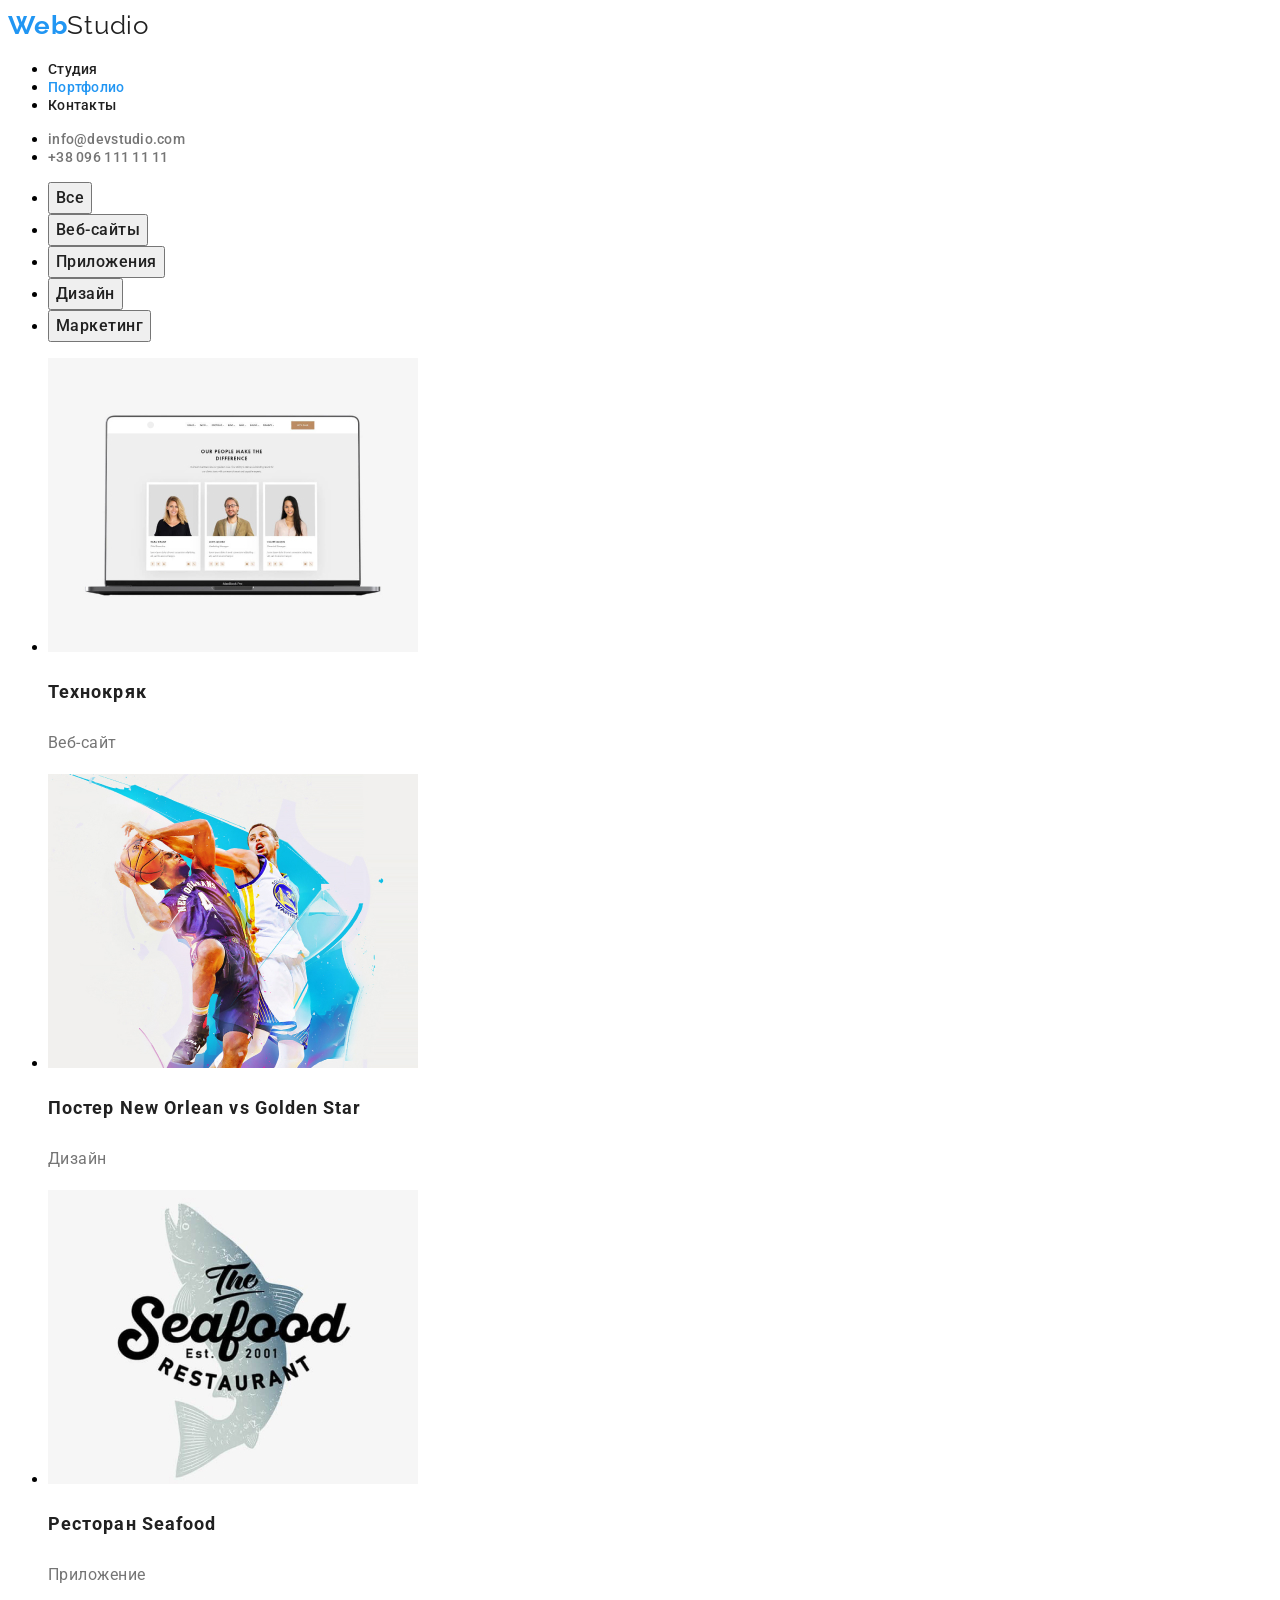
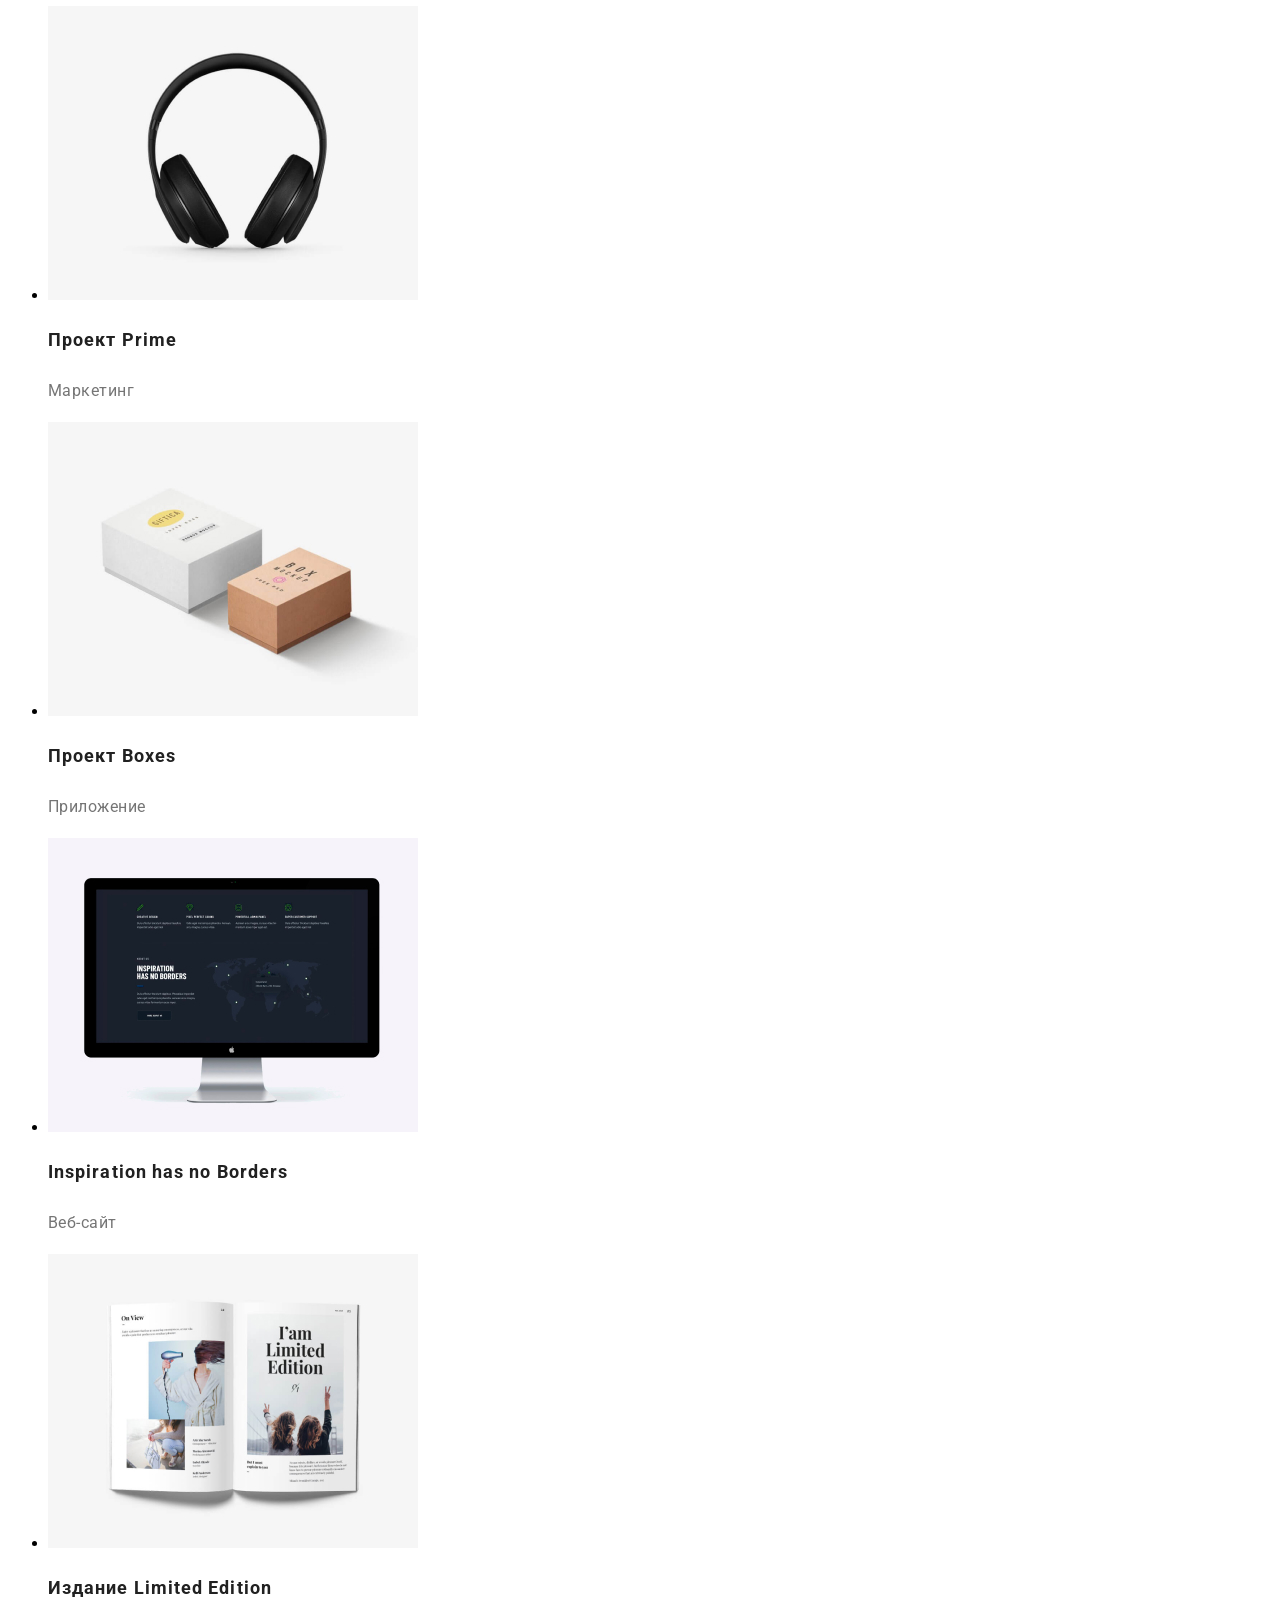
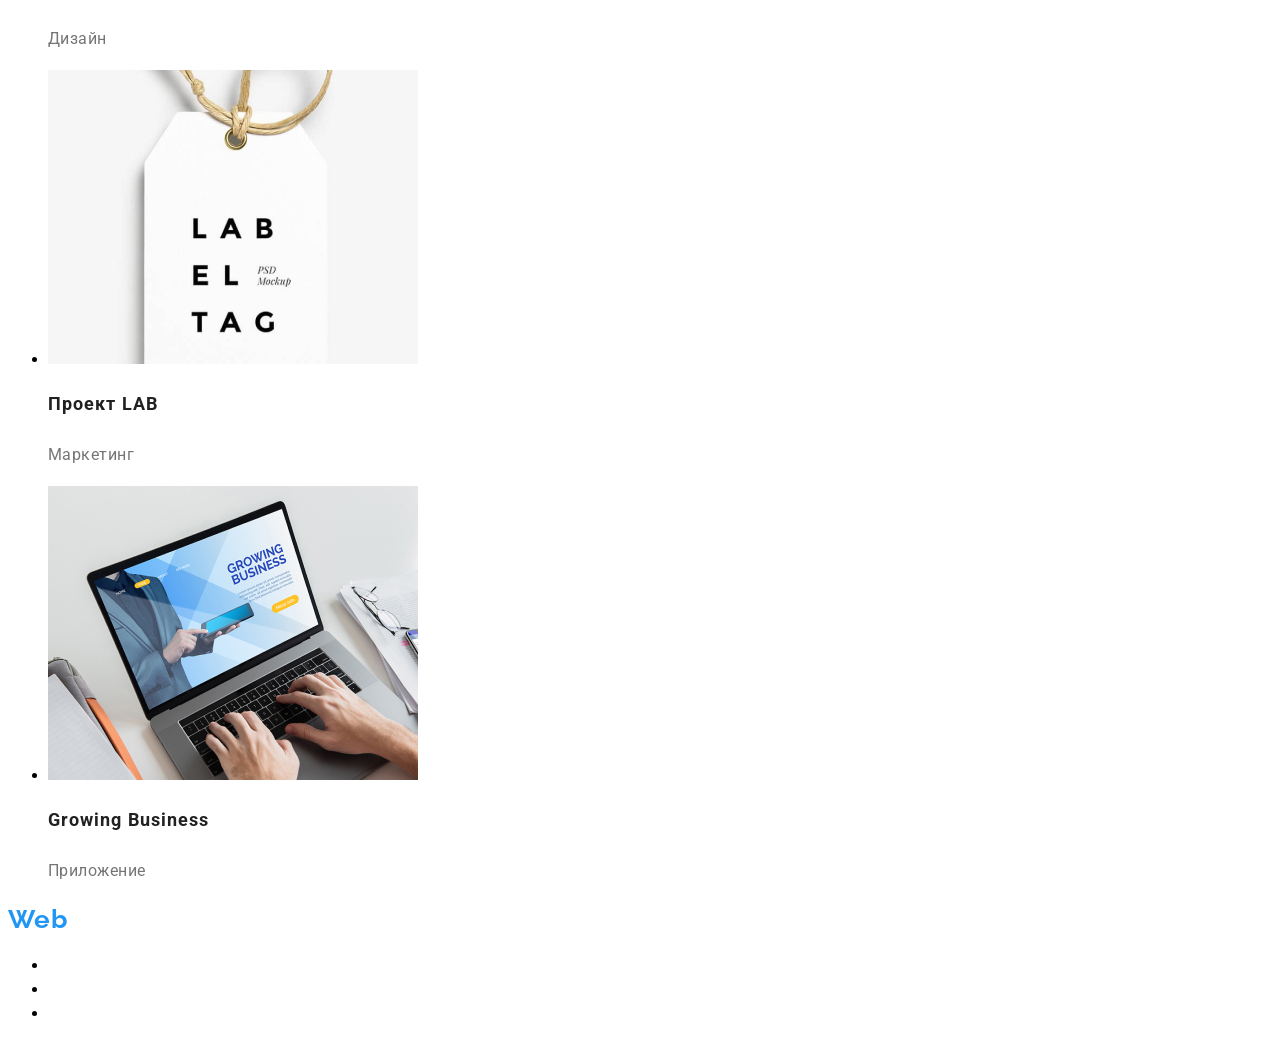
==== commit 05900f57: "b" ====
--- a/portfolio.html
+++ b/portfolio.html
@@ -4,7 +4,6 @@
     <meta charset="UTF-8">
     <meta name="viewport" content="width=device-width, initial-scale=1.0">
     <title>Portfolio</title>
-    <link rel="stylesheet" href="https://cdnjs.cloudflare.com/ajax/libs/modern-normalize/1.0.0/modern-normalize.min.css" />
     <link rel="preconnect" href="https://fonts.gstatic.com">
     <link
         href="https://fonts.googleapis.com/css2?family=Oleo+Script&family=Raleway:wght@700&family=Roboto:wght@400;500;700;900&display=swap"
@@ -12,15 +11,16 @@
     <link rel="stylesheet" href="/css/styles.css">
 </head>
 <body>
-<header class="header">
-    <div class="container">
+    <header class="header">
         <a class="header-logo" href="/index.html" lang="en"><span class="header-logo-span-web">Web</span><span
                 class="header-logo-span-studio">Studio</span></a>
         <nav class="navigation">
             <ul class="navigation-list">
-                <li class="navigation-list-item"><a class="navigation-list-item-link" href="/index.html">Студия</a></li>
-                <li class="navigation-list-item"><a class="navigation-list-item-link link-accent"
-                        href="/portfolio.html">Портфолио</a></li>
+                <li 
+                ::marker
+                class="navigation-list-item"><a class="navigation-list-item-link" href="/index.html">Студия</a></li>
+                <li class="navigation-list-item"><a class="navigation-list-item-link link-accent" href="/portfolio.html">Портфолио</a>
+                </li>
                 <li class="navigation-list-item"><a class="navigation-list-item-link" href="#">Контакты</a></li>
             </ul>
         </nav>
@@ -28,123 +28,105 @@
             <li class="header-contact-item"><a class="header-contact-item-link"
                     href="mailto:info@devstudio.com">info@devstudio.com</a></li>
             <li class="header-contact-item"><a class="header-contact-item-link" href="tel:+380961111111">+38 096 111 11
-                    11</a>
-            </li>
+                    11</a></li>
         </ul>
-    </div>
-</header>
+    </header>
     <main>
 <h1 class="visually-hidden">Портфолио</h1>
 <section class="portfolio-menu">
-<div class="container">
-    <ul class="portfolio-filters-list">
-        <li class="portfolio-filters-list-item"><button class="portfolio-filters-list-item-button"
-                type="button">Все</button></li>
-        <li class="portfolio-filters-list-item"><button class="portfolio-filters-list-item-button"
-                type="button">Веб-сайты</button></li>
-        <li class="portfolio-filters-list-item"><button class="portfolio-filters-list-item-button"
-                type="button">Приложения</button></li>
-        <li class="portfolio-filters-list-item"><button class="portfolio-filters-list-item-button"
-                type="button">Дизайн</button></li>
-        <li class="portfolio-filters-list-item"><button class="portfolio-filters-list-item-button"
-                type="button">Маркетинг</button></li>
-    </ul>
-    <h2 class="visually-hidden">Наши работы</h2>
-    <ul class="projects-list">
-        <li class="projecs-list-item">
-            <a href="#">
-                <img src="/images/portfolio/portfolio-1.jpg" alt="Ноутбук с открытам на нём веб-сайтом" width="370"
-                    height="294">
-                <h3 class="projecs-list-item-title">Технокряк</h3>
-                <p class="projecs-list-item-text">Веб-сайт</p>
-            </a>
-        </li>
-        <li class="projecs-list-item">
-            <a href="#">
-                <img src="/images/portfolio/portfolio-2.jpg" alt="Игроки в баскетбол" width="370" height="294">
-                <h3 class="projecs-list-item-title">Постер New Orlean vs Golden Star</h3>
-                <p class="projecs-list-item-text">Дизайн</p>
-            </a>
-        </li>
-        <li class="projecs-list-item">
-            <a href="#">
-                <img src="/images/portfolio/portfolio-3.jpg" alt="Название ресторана с рыбой на заднем фоне" width="370"
-                    height="294">
-                <h3 class="projecs-list-item-title">Ресторан Seafood</h3>
-                <p class="projecs-list-item-text">Приложение</p>
-            </a>
-        </li>
-        <li class="projecs-list-item">
-            <a href="#">
-                <img src="/images/portfolio/portfolio-4.jpg" alt="Наушники" width="370" height="294">
-                <h3 class="projecs-list-item-title">Проект Prime</h3>
-                <p class="projecs-list-item-text">Маркетинг</p>
-            </a>
-        </li>
-        <li class="projecs-list-item">
-            <a href="#">
-                <img class="projecs-list-item-img" src="/images/portfolio/portfolio-5.jpg" alt="Две коробки" width="370"
-                    height="294">
-                <h3 class="projecs-list-item-title">Проект Boxes</h3>
-                <p class="projecs-list-item-text">Приложение</p>
-            </a>
-        </li>
-        <li class="projecs-list-item">
-            <a href="#">
-                <img class="projecs-list-item-img" src="/images/portfolio/portfolio-6.jpg" alt="Монитор" width="370"
-                    height="294">
-                <h3 class="projecs-list-item-title">Inspiration has no Borders</h3>
-                <p class="projecs-list-item-text">Веб-сайт</p>
-            </a>
-        </li>
-        <li class="projecs-list-item">
-            <a href="#">
-                <img class="projecs-list-item-img" src="/images/portfolio/portfolio-7.jpg" alt="Открытая книга" width="370"
-                    height="294">
-                <h3 class="projecs-list-item-title">Издание Limited Edition</h3>
-                <p class="projecs-list-item-text">Дизайн</p>
-            </a>
-        </li>
-        <li class="projecs-list-item">
-            <a href="#">
-                <img class="projecs-list-item-img" src="/images/portfolio/portfolio-8.jpg" alt="Логотип LAB EL TAG"
-                    width="370" height="294">
-                <h3 class="projecs-list-item-title">Проект LAB</h3>
-                <p class="projecs-list-item-text">Маркетинг</p>
-            </a>
-        </li>
-        <li class="projecs-list-item">
-            <a href="#">
-                <img class="projecs-list-item-img" src="/images/portfolio/portfolio-9.jpg"
-                    alt="Человек работает за ноутбуком" width="370" height="294">
-                <h3 class="projecs-list-item-title">Growing Business</h3>
-                <p class="projecs-list-item-text">Приложение</p>
-            </a>
-        </li>
-    </ul>
-</div>
+
+<ul class="portfolio-filters-list">
+    <li class="portfolio-filters-list-item"><button class="portfolio-filters-list-item-button" type="button">Все</button></li>
+    <li class="portfolio-filters-list-item"><button class="portfolio-filters-list-item-button" type="button">Веб-сайты</button></li>
+    <li class="portfolio-filters-list-item"><button class="portfolio-filters-list-item-button" type="button">Приложения</button></li>
+    <li class="portfolio-filters-list-item"><button class="portfolio-filters-list-item-button" type="button">Дизайн</button></li>
+    <li class="portfolio-filters-list-item"><button class="portfolio-filters-list-item-button" type="button">Маркетинг</button></li>
+</ul>
+<h2 class="visually-hidden">Наши работы</h2>
+<ul class="projects-list">
+    <li class="projecs-list-item">
+        <a href="#">
+        <img src="/images/portfolio/portfolio-1.jpg" alt="Ноутбук с открытам на нём веб-сайтом" width="370" height="294">
+        <h3 class="projecs-list-item-title">Технокряк</h3>
+        <p class="projecs-list-item-text">Веб-сайт</p></a>
+    </li>
+    <li class="projecs-list-item">
+        <a href="#">
+        <img src="/images/portfolio/portfolio-2.jpg" alt="Игроки в баскетбол" width="370" height="294">
+        <h3 class="projecs-list-item-title">Постер New Orlean vs Golden Star</h3>
+        <p class="projecs-list-item-text">Дизайн</p></a>
+        
+    </li>
+    <li class="projecs-list-item">
+        <a href="#">
+        <img src="/images/portfolio/portfolio-3.jpg" alt="Название ресторана с рыбой на заднем фоне" width="370" height="294">
+        <h3 class="projecs-list-item-title">Ресторан Seafood</h3>
+        <p class="projecs-list-item-text">Приложение</p></a>
+    </li>
+    <li class="projecs-list-item">
+        <a href="#">
+        <img src="/images/portfolio/portfolio-4.jpg" alt="Наушники" width="370" height="294">
+        <h3 class="projecs-list-item-title">Проект Prime</h3>
+        <p class="projecs-list-item-text">Маркетинг</p></a>
+        
+    </li>
+    <li class="projecs-list-item">
+        <a href="#">
+        <img class="projecs-list-item-img" src="/images/portfolio/portfolio-5.jpg" alt="Две коробки" width="370" height="294">
+        <h3 class="projecs-list-item-title">Проект Boxes</h3>
+        <p class="projecs-list-item-text">Приложение</p></a>
+        
+    </li>
+    <li class="projecs-list-item">
+        <a href="#">
+        <img class="projecs-list-item-img" src="/images/portfolio/portfolio-6.jpg" alt="Монитор" width="370" height="294">
+        <h3 class="projecs-list-item-title">Inspiration has no Borders</h3>
+        <p class="projecs-list-item-text">Веб-сайт</p></a>
+        
+    </li>
+    <li class="projecs-list-item">
+        <a href="#">
+        <img class="projecs-list-item-img" src="/images/portfolio/portfolio-7.jpg" alt="Открытая книга" width="370"
+            height="294">
+        <h3 class="projecs-list-item-title">Издание Limited Edition</h3>
+        <p class="projecs-list-item-text">Дизайн</p></a>
+        
+    </li>
+    <li class="projecs-list-item">
+        <a href="#">
+        <img class="projecs-list-item-img" src="/images/portfolio/portfolio-8.jpg" alt="Логотип LAB EL TAG" width="370"
+            height="294">
+        <h3 class="projecs-list-item-title">Проект LAB</h3>
+        <p class="projecs-list-item-text">Маркетинг</p></a>
+        
+    </li>
+    <li class="projecs-list-item">
+        <a href="#">
+        <img class="projecs-list-item-img" src="/images/portfolio/portfolio-9.jpg" alt="Человек работает за ноутбуком"
+            width="370" height="294">
+        <h3 class="projecs-list-item-title">Growing Business</h3>
+        <p class="projecs-list-item-text">Приложение</p></a>
+    </li>
+</ul>
 </section>
     </main>
     <footer class="footer">
-        <div class="container">
-            <a class="footer-logo" href="/index.html" lang="en"><span class="footer-logo-span-web">Web</span><span
-                    class="footer-logo-span-studio">Studio</span></a>
-            <address class="footer-adress">
-                <ul class="footer-adress-list">
-                    <li class="footer-adress-list-item">
-                        <a class="footer-adress-list-item-link-map" href="https://goo.gl/maps/MqSdqKukaZppkvyj8">г. Киев,
-                            пр-т Леси
-                            Украинки 26</a>
-                    </li>
-                    <li class="footer-adress-list-item">
-                        <a class="footer-adress-list-item-link" href="mailto:info@example.com">info@example.com</a>
-                    </li>
-                    <li class="footer-adress-list-item">
-                        <a class="footer-adress-list-item-link" href="tel:+380991111111">+38 099 111 11 11</a>
-                    </li>
-                </ul>
-            </address>
-        </div>
+        <a class="footer-logo" href="/index.html" lang="en"><span class="footer-logo-span-web">Web</span><span
+                class="footer-logo-span-studio">Studio</span></a>
+        <address class="footer-adress">
+            <ul class="footer-adress-list">
+                <li class="footer-adress-list-item">
+                    <a class="footer-adress-list-item-link-map" href="https://goo.gl/maps/MqSdqKukaZppkvyj8">г. Киев, пр-т
+                        Леси Украинки 26</a>
+                </li>
+                <li class="footer-adress-list-item">
+                    <a class="footer-adress-list-item-link" href="mailto:info@example.com">info@example.com</a>
+                </li>
+                <li class="footer-adress-list-item">
+                    <a class="footer-adress-list-item-link" href="tel:+380991111111">+38 099 111 11 11</a>
+                </li>
+            </ul>
+        </address>
     </footer>
 </body>
 </html>
--- a/css/styles.css
+++ b/css/styles.css
@@ -2,77 +2,7 @@
   text-decoration: none;
 }
 
-ul,
-ol {
-  list-style: none;
-  margin: 0;
-  padding: 0;
-}
-
-h1,
-h2,
-h3,
-h4,
-h5,
-h6 {
-  margin: 0;
-}
-
-p {
-  margin: 0;
-}
-
-img {
-  display: block;
-}
-
-.container {
-  width: 1200px;
-  padding: 0 15px;
-  margin: 0 auto;
-}
-
 /*=================HEADER======================*/
-
-.header {
-  padding-top: 25px;
-  padding-bottom: 25px;
-}
-
-.header .container {
-  display: flex;
-  align-items: center;
-}
-
-.navigation {
-  display: flex;
-  align-items: center;
-}
-
-.navigation-list {
-  display: flex;
-}
-
-.navigation-list-item:not(:last-child) {
-  margin-right: 50px;
-}
-
-.header-contact {
-  display: flex;
-}
-
-.header-logo {
-  margin-right: 93px;
-}
-
-.header-contact {
-  margin-left: auto;
-}
-
-.header-contact-item:not(:last-child) {
-  margin-right: 50px;
-}
-
 .header-logo-span-web {
   font-family: 'Raleway', sans-serif;
   font-style: normal;
@@ -104,7 +34,7 @@
   font-size: 14px;
   line-height: 1.143;
   letter-spacing: 0.02em;
-  cursor: pointer;
+
   color: #212121;
 }
 
@@ -117,10 +47,6 @@
   color: #2196f3;
 }
 
-.navigation-list-item-link:active {
-  color: #2196f3;
-}
-
 .header-contact-item-link {
   font-family: 'Roboto', sans-serif;
   font-style: normal;
@@ -128,7 +54,6 @@
   font-size: 14px;
   line-height: 1.143;
   letter-spacing: 0.02em;
-  cursor: pointer;
 
   color: #757575;
 }
@@ -140,18 +65,6 @@
 /*=================HEADER END======================*/
 
 /*=================HERO======================*/
-
-.hero {
-  padding-top: 200px;
-  padding-bottom: 200px;
-  height: 600px;
-
-  background-color: #2f303a;
-}
-
-.hero .container {
-  display: block;
-}
 
 .hero-title {
   font-family: 'Roboto', sans-serif;
@@ -168,15 +81,7 @@
 }
 
 .modal-btn {
-  min-width: 200px;
-  height: 50px;
-  margin-left: 485px;
-  margin-right: 485px;
-  margin-top: 30px;
-  background: #2196f3;
-  border-radius: 4px;
-  box-shadow: 0px 4px 4px rgba(0, 0, 0, 0.15);
-  cursor: pointer;
+  background-color: #2196f3;
 }
 
 .modal-btn-text {
@@ -186,34 +91,17 @@
   font-size: 16px;
   line-height: 1.875;
 
-  color: #ffffff;
-}
-
-/*=================HERO END======================*/
-
-/*=================FEATURES======================*/
-
-.features {
-  padding-top: 94px;
-  padding-bottom: 94px;
-}
-
-.features .container {
   display: flex;
   align-items: center;
-}
-
-.features-list {
-  display: flex;
-}
-
-.features-list-item {
-  min-width: 270px;
-}
-
-.features-list-item:not(:last-child) {
-  margin-right: 30px;
-}
+  text-align: center;
+  letter-spacing: 0.06em;
+
+  color: #ffffff;
+}
+
+/*=================HERO END======================*/
+
+/*=================FEATURES======================*/
 
 .visually-hidden {
   position: absolute;
@@ -257,10 +145,6 @@
 
 /*=================ACTIVITIES======================*/
 
-.activities {
-  padding-bottom: 94px;
-}
-
 .activities-title {
   font-family: 'Roboto', sans-serif;
   font-style: normal;
@@ -273,50 +157,9 @@
   color: #212121;
 }
 
-.activities-list {
-  display: flex;
-  margin-top: 50px;
-}
-
-.activities-list-item:not(:last-child) {
-  margin-right: 30px;
-}
-
 /*=================ACTIVITIES END======================*/
 
 /*=================TEAM======================*/
-
-.team {
-  padding-top: 94px;
-  padding-bottom: 94px;
-  background-color: #f5f4fa;
-}
-
-.team-list {
-  display: flex;
-  margin-top: 50px;
-}
-
-.team-list-item-title {
-  margin-top: 30px;
-  margin-bottom: 10px;
-}
-
-.team-list-item-text {
-  margin-bottom: 30px;
-}
-
-.team-list-item:not(:last-child) {
-  margin-right: 30px;
-}
-
-.team-list-item {
-  background-color: #ffffff;
-  min-width: 270px;
-  border-radius: 0px 0px 4px 4px;
-  box-shadow: 0px 1px 3px rgba(0, 0, 0, 0.12), 0px 1px 1px rgba(0, 0, 0, 0.14),
-    0px 2px 1px rgba(0, 0, 0, 0.2);
-}
 
 .team-title {
   font-family: 'Roboto', sans-serif;
@@ -360,24 +203,6 @@
 
 /*=================FOOTER======================*/
 
-.footer {
-  background-color: #2f303a;
-  padding-top: 60px;
-  padding-bottom: 60px;
-}
-
-.footer .container {
-  display: block;
-}
-
-.footer-adress {
-  margin-top: 20px;
-}
-
-.footer-adress-list-item:not(:last-child) {
-  margin-bottom: 9px;
-}
-
 .footer-adress-list-item-link-map {
   font-family: 'Roboto', sans-serif;
   font-style: normal;
@@ -429,38 +254,6 @@
 /*=================FOOTER END======================*/
 
 /*=================PORTFOLIO======================*/
-
-.portfolio-menu {
-  padding-top: 94px;
-  padding-bottom: 94px;
-}
-
-.portfolio-filters-list {
-  display: flex;
-  justify-content: center;
-  margin-bottom: 50px;
-}
-
-.portfolio-filters-list-item:not(:last-child) {
-  margin-right: 8px;
-}
-
-.projects-list {
-  display: flex;
-  flex-wrap: wrap;
-  margin-left: -27px;
-  margin-top: -27px;
-}
-
-.projecs-list-item {
-  margin-left: 27px;
-  margin-top: 27px;
-  background: #ffffff;
-  box-sizing: border-box;
-  border: 1px solid #eeeeee;
-  flex-basis: calc(100% / 3 - 27px);
-}
-
 .projecs-list-item-title {
   font-family: 'Roboto', sans-serif;
   font-style: normal;
@@ -469,10 +262,7 @@
   line-height: 2;
 
   letter-spacing: 0.06em;
-  margin-left: 24px;
-  margin-right: 24px;
-  margin-top: 20px;
-  margin-bottom: 4px;
+
   color: #212121;
 }
 
@@ -482,9 +272,7 @@
   font-weight: 400;
   font-size: 16px;
   line-height: 1.875;
-  margin-left: 24px;
-  margin-right: 24px;
-  margin-bottom: 20px;
+
   letter-spacing: 0.03em;
 
   color: #757575;
@@ -499,11 +287,8 @@
 
   text-align: center;
   letter-spacing: 0.03em;
-  cursor: pointer;
-
-  color: #212121;
-  border-radius: 4px;
-  padding: 6px 22px 6px 22px;
+
+  color: #212121;
 }
 
 .portfolio-filters-list-item-button:hover,
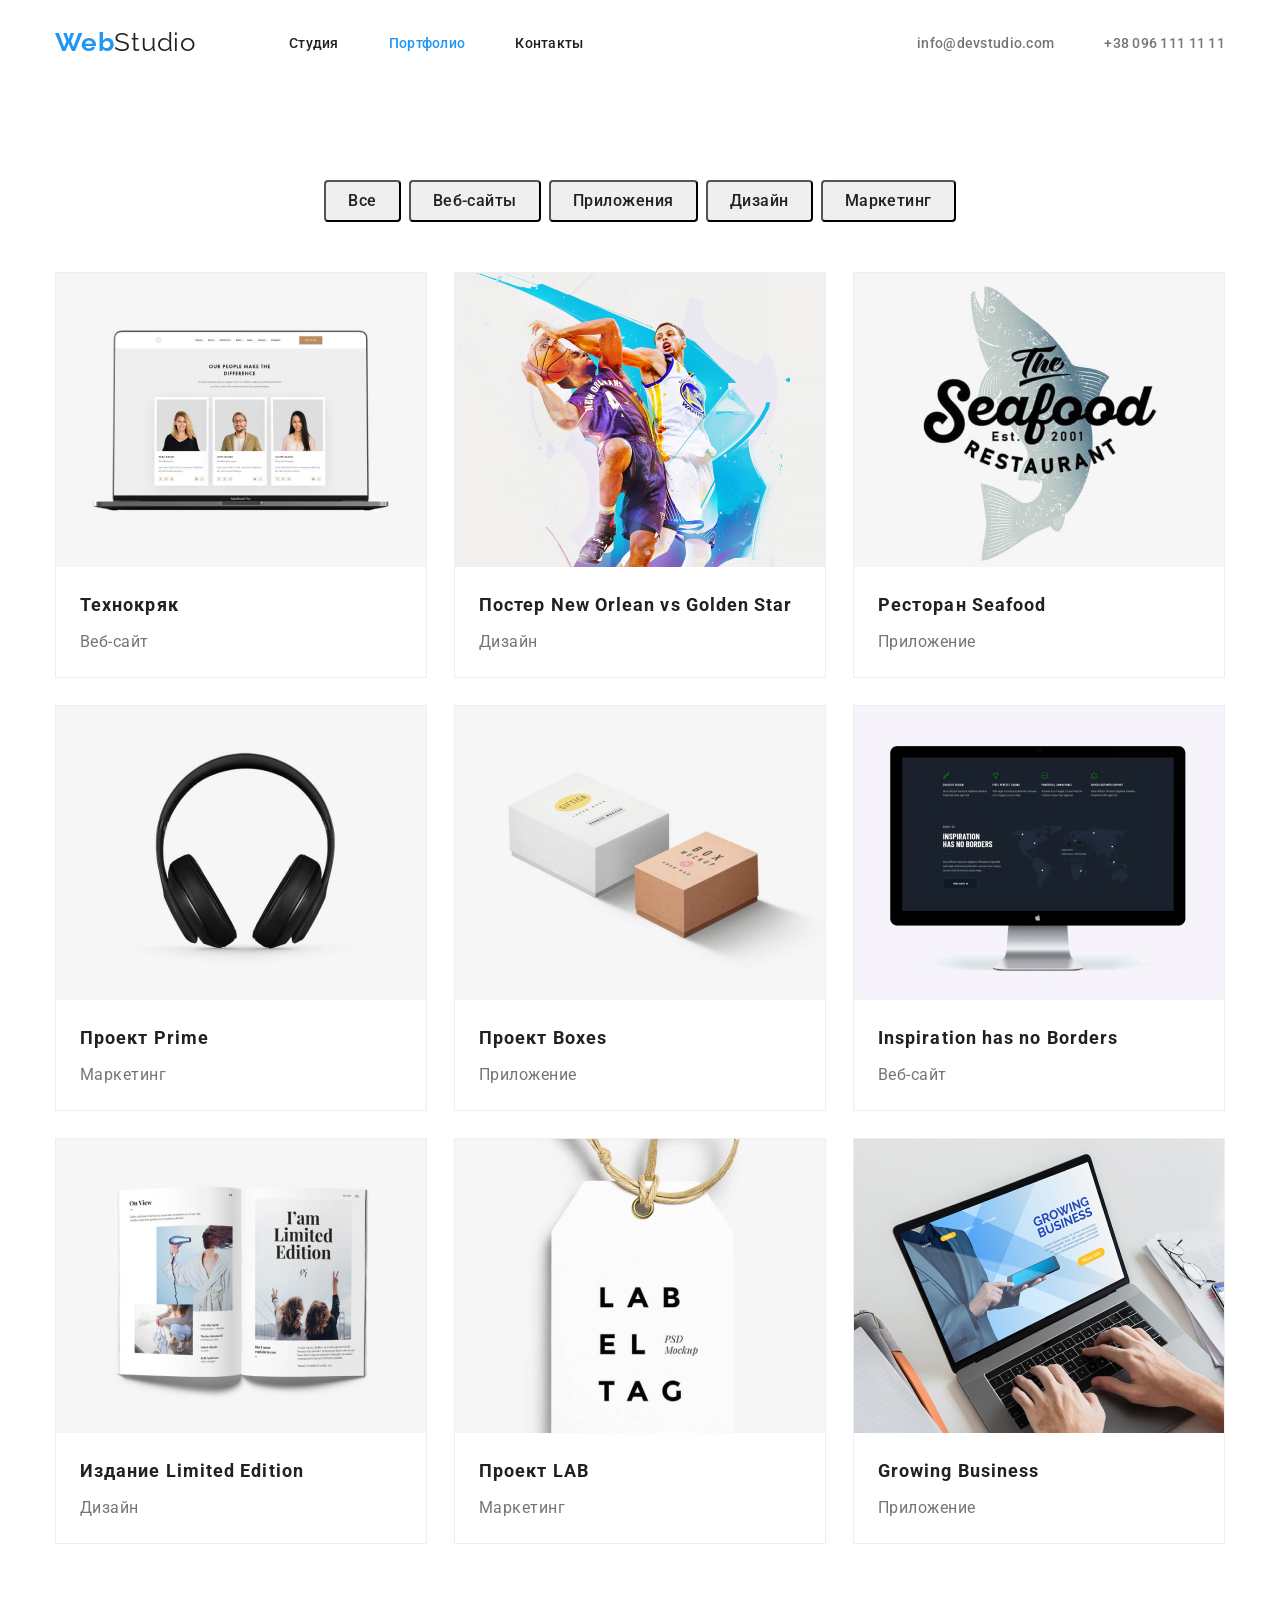
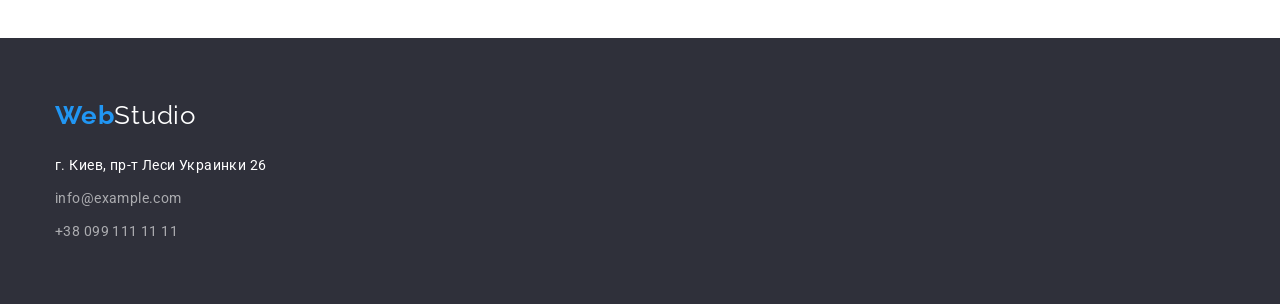
==== commit 9415ebf2: "р" ====
--- a/portfolio.html
+++ b/portfolio.html
@@ -4,6 +4,7 @@
     <meta charset="UTF-8">
     <meta name="viewport" content="width=device-width, initial-scale=1.0">
     <title>Portfolio</title>
+    <link rel="stylesheet" href="https://cdnjs.cloudflare.com/ajax/libs/modern-normalize/1.0.0/modern-normalize.min.css" />
     <link rel="preconnect" href="https://fonts.gstatic.com">
     <link
         href="https://fonts.googleapis.com/css2?family=Oleo+Script&family=Raleway:wght@700&family=Roboto:wght@400;500;700;900&display=swap"
@@ -11,16 +12,15 @@
     <link rel="stylesheet" href="/css/styles.css">
 </head>
 <body>
-    <header class="header">
+<header class="header">
+    <div class="container">
         <a class="header-logo" href="/index.html" lang="en"><span class="header-logo-span-web">Web</span><span
                 class="header-logo-span-studio">Studio</span></a>
         <nav class="navigation">
             <ul class="navigation-list">
-                <li 
-                ::marker
-                class="navigation-list-item"><a class="navigation-list-item-link" href="/index.html">Студия</a></li>
-                <li class="navigation-list-item"><a class="navigation-list-item-link link-accent" href="/portfolio.html">Портфолио</a>
-                </li>
+                <li class="navigation-list-item"><a class="navigation-list-item-link" href="/index.html">Студия</a></li>
+                <li class="navigation-list-item"><a class="navigation-list-item-link link-accent"
+                        href="/portfolio.html">Портфолио</a></li>
                 <li class="navigation-list-item"><a class="navigation-list-item-link" href="#">Контакты</a></li>
             </ul>
         </nav>
@@ -28,105 +28,123 @@
             <li class="header-contact-item"><a class="header-contact-item-link"
                     href="mailto:info@devstudio.com">info@devstudio.com</a></li>
             <li class="header-contact-item"><a class="header-contact-item-link" href="tel:+380961111111">+38 096 111 11
-                    11</a></li>
+                    11</a>
+            </li>
         </ul>
-    </header>
+    </div>
+</header>
     <main>
 <h1 class="visually-hidden">Портфолио</h1>
 <section class="portfolio-menu">
-
-<ul class="portfolio-filters-list">
-    <li class="portfolio-filters-list-item"><button class="portfolio-filters-list-item-button" type="button">Все</button></li>
-    <li class="portfolio-filters-list-item"><button class="portfolio-filters-list-item-button" type="button">Веб-сайты</button></li>
-    <li class="portfolio-filters-list-item"><button class="portfolio-filters-list-item-button" type="button">Приложения</button></li>
-    <li class="portfolio-filters-list-item"><button class="portfolio-filters-list-item-button" type="button">Дизайн</button></li>
-    <li class="portfolio-filters-list-item"><button class="portfolio-filters-list-item-button" type="button">Маркетинг</button></li>
-</ul>
-<h2 class="visually-hidden">Наши работы</h2>
-<ul class="projects-list">
-    <li class="projecs-list-item">
-        <a href="#">
-        <img src="/images/portfolio/portfolio-1.jpg" alt="Ноутбук с открытам на нём веб-сайтом" width="370" height="294">
-        <h3 class="projecs-list-item-title">Технокряк</h3>
-        <p class="projecs-list-item-text">Веб-сайт</p></a>
-    </li>
-    <li class="projecs-list-item">
-        <a href="#">
-        <img src="/images/portfolio/portfolio-2.jpg" alt="Игроки в баскетбол" width="370" height="294">
-        <h3 class="projecs-list-item-title">Постер New Orlean vs Golden Star</h3>
-        <p class="projecs-list-item-text">Дизайн</p></a>
-        
-    </li>
-    <li class="projecs-list-item">
-        <a href="#">
-        <img src="/images/portfolio/portfolio-3.jpg" alt="Название ресторана с рыбой на заднем фоне" width="370" height="294">
-        <h3 class="projecs-list-item-title">Ресторан Seafood</h3>
-        <p class="projecs-list-item-text">Приложение</p></a>
-    </li>
-    <li class="projecs-list-item">
-        <a href="#">
-        <img src="/images/portfolio/portfolio-4.jpg" alt="Наушники" width="370" height="294">
-        <h3 class="projecs-list-item-title">Проект Prime</h3>
-        <p class="projecs-list-item-text">Маркетинг</p></a>
-        
-    </li>
-    <li class="projecs-list-item">
-        <a href="#">
-        <img class="projecs-list-item-img" src="/images/portfolio/portfolio-5.jpg" alt="Две коробки" width="370" height="294">
-        <h3 class="projecs-list-item-title">Проект Boxes</h3>
-        <p class="projecs-list-item-text">Приложение</p></a>
-        
-    </li>
-    <li class="projecs-list-item">
-        <a href="#">
-        <img class="projecs-list-item-img" src="/images/portfolio/portfolio-6.jpg" alt="Монитор" width="370" height="294">
-        <h3 class="projecs-list-item-title">Inspiration has no Borders</h3>
-        <p class="projecs-list-item-text">Веб-сайт</p></a>
-        
-    </li>
-    <li class="projecs-list-item">
-        <a href="#">
-        <img class="projecs-list-item-img" src="/images/portfolio/portfolio-7.jpg" alt="Открытая книга" width="370"
-            height="294">
-        <h3 class="projecs-list-item-title">Издание Limited Edition</h3>
-        <p class="projecs-list-item-text">Дизайн</p></a>
-        
-    </li>
-    <li class="projecs-list-item">
-        <a href="#">
-        <img class="projecs-list-item-img" src="/images/portfolio/portfolio-8.jpg" alt="Логотип LAB EL TAG" width="370"
-            height="294">
-        <h3 class="projecs-list-item-title">Проект LAB</h3>
-        <p class="projecs-list-item-text">Маркетинг</p></a>
-        
-    </li>
-    <li class="projecs-list-item">
-        <a href="#">
-        <img class="projecs-list-item-img" src="/images/portfolio/portfolio-9.jpg" alt="Человек работает за ноутбуком"
-            width="370" height="294">
-        <h3 class="projecs-list-item-title">Growing Business</h3>
-        <p class="projecs-list-item-text">Приложение</p></a>
-    </li>
-</ul>
+<div class="container">
+    <ul class="portfolio-filters-list">
+        <li class="portfolio-filters-list-item"><button class="portfolio-filters-list-item-button"
+                type="button">Все</button></li>
+        <li class="portfolio-filters-list-item"><button class="portfolio-filters-list-item-button"
+                type="button">Веб-сайты</button></li>
+        <li class="portfolio-filters-list-item"><button class="portfolio-filters-list-item-button"
+                type="button">Приложения</button></li>
+        <li class="portfolio-filters-list-item"><button class="portfolio-filters-list-item-button"
+                type="button">Дизайн</button></li>
+        <li class="portfolio-filters-list-item"><button class="portfolio-filters-list-item-button"
+                type="button">Маркетинг</button></li>
+    </ul>
+    <h2 class="visually-hidden">Наши работы</h2>
+    <ul class="projects-list">
+        <li class="projecs-list-item">
+            <a href="#">
+                <img src="/images/portfolio/portfolio-1.jpg" alt="Ноутбук с открытам на нём веб-сайтом" width="370"
+                    height="294">
+                <h3 class="projecs-list-item-title">Технокряк</h3>
+                <p class="projecs-list-item-text">Веб-сайт</p>
+            </a>
+        </li>
+        <li class="projecs-list-item">
+            <a href="#">
+                <img src="/images/portfolio/portfolio-2.jpg" alt="Игроки в баскетбол" width="370" height="294">
+                <h3 class="projecs-list-item-title">Постер New Orlean vs Golden Star</h3>
+                <p class="projecs-list-item-text">Дизайн</p>
+            </a>
+        </li>
+        <li class="projecs-list-item">
+            <a href="#">
+                <img src="/images/portfolio/portfolio-3.jpg" alt="Название ресторана с рыбой на заднем фоне" width="370"
+                    height="294">
+                <h3 class="projecs-list-item-title">Ресторан Seafood</h3>
+                <p class="projecs-list-item-text">Приложение</p>
+            </a>
+        </li>
+        <li class="projecs-list-item">
+            <a href="#">
+                <img src="/images/portfolio/portfolio-4.jpg" alt="Наушники" width="370" height="294">
+                <h3 class="projecs-list-item-title">Проект Prime</h3>
+                <p class="projecs-list-item-text">Маркетинг</p>
+            </a>
+        </li>
+        <li class="projecs-list-item">
+            <a href="#">
+                <img class="projecs-list-item-img" src="/images/portfolio/portfolio-5.jpg" alt="Две коробки" width="370"
+                    height="294">
+                <h3 class="projecs-list-item-title">Проект Boxes</h3>
+                <p class="projecs-list-item-text">Приложение</p>
+            </a>
+        </li>
+        <li class="projecs-list-item">
+            <a href="#">
+                <img class="projecs-list-item-img" src="/images/portfolio/portfolio-6.jpg" alt="Монитор" width="370"
+                    height="294">
+                <h3 class="projecs-list-item-title">Inspiration has no Borders</h3>
+                <p class="projecs-list-item-text">Веб-сайт</p>
+            </a>
+        </li>
+        <li class="projecs-list-item">
+            <a href="#">
+                <img class="projecs-list-item-img" src="/images/portfolio/portfolio-7.jpg" alt="Открытая книга" width="370"
+                    height="294">
+                <h3 class="projecs-list-item-title">Издание Limited Edition</h3>
+                <p class="projecs-list-item-text">Дизайн</p>
+            </a>
+        </li>
+        <li class="projecs-list-item">
+            <a href="#">
+                <img class="projecs-list-item-img" src="/images/portfolio/portfolio-8.jpg" alt="Логотип LAB EL TAG"
+                    width="370" height="294">
+                <h3 class="projecs-list-item-title">Проект LAB</h3>
+                <p class="projecs-list-item-text">Маркетинг</p>
+            </a>
+        </li>
+        <li class="projecs-list-item">
+            <a href="#">
+                <img class="projecs-list-item-img" src="/images/portfolio/portfolio-9.jpg"
+                    alt="Человек работает за ноутбуком" width="370" height="294">
+                <h3 class="projecs-list-item-title">Growing Business</h3>
+                <p class="projecs-list-item-text">Приложение</p>
+            </a>
+        </li>
+    </ul>
+</div>
 </section>
     </main>
     <footer class="footer">
-        <a class="footer-logo" href="/index.html" lang="en"><span class="footer-logo-span-web">Web</span><span
-                class="footer-logo-span-studio">Studio</span></a>
-        <address class="footer-adress">
-            <ul class="footer-adress-list">
-                <li class="footer-adress-list-item">
-                    <a class="footer-adress-list-item-link-map" href="https://goo.gl/maps/MqSdqKukaZppkvyj8">г. Киев, пр-т
-                        Леси Украинки 26</a>
-                </li>
-                <li class="footer-adress-list-item">
-                    <a class="footer-adress-list-item-link" href="mailto:info@example.com">info@example.com</a>
-                </li>
-                <li class="footer-adress-list-item">
-                    <a class="footer-adress-list-item-link" href="tel:+380991111111">+38 099 111 11 11</a>
-                </li>
-            </ul>
-        </address>
+        <div class="container">
+            <a class="footer-logo" href="/index.html" lang="en"><span class="footer-logo-span-web">Web</span><span
+                    class="footer-logo-span-studio">Studio</span></a>
+            <address class="footer-adress">
+                <ul class="footer-adress-list">
+                    <li class="footer-adress-list-item">
+                        <a class="footer-adress-list-item-link-map" href="https://goo.gl/maps/MqSdqKukaZppkvyj8">г. Киев,
+                            пр-т Леси
+                            Украинки 26</a>
+                    </li>
+                    <li class="footer-adress-list-item">
+                        <a class="footer-adress-list-item-link" href="mailto:info@example.com">info@example.com</a>
+                    </li>
+                    <li class="footer-adress-list-item">
+                        <a class="footer-adress-list-item-link" href="tel:+380991111111">+38 099 111 11 11</a>
+                    </li>
+                </ul>
+            </address>
+        </div>
     </footer>
 </body>
 </html>
--- a/css/styles.css
+++ b/css/styles.css
@@ -2,7 +2,77 @@
   text-decoration: none;
 }
 
+ul,
+ol {
+  list-style: none;
+  margin: 0;
+  padding: 0;
+}
+
+h1,
+h2,
+h3,
+h4,
+h5,
+h6 {
+  margin: 0;
+}
+
+p {
+  margin: 0;
+}
+
+img {
+  display: block;
+}
+
+.container {
+  width: 1200px;
+  padding: 0 15px;
+  margin: 0 auto;
+}
+
 /*=================HEADER======================*/
+
+.header {
+  padding-top: 25px;
+  padding-bottom: 25px;
+}
+
+.header .container {
+  display: flex;
+  align-items: center;
+}
+
+.navigation {
+  display: flex;
+  align-items: center;
+}
+
+.navigation-list {
+  display: flex;
+}
+
+.navigation-list-item:not(:last-child) {
+  margin-right: 50px;
+}
+
+.header-contact {
+  display: flex;
+}
+
+.header-logo {
+  margin-right: 93px;
+}
+
+.header-contact {
+  margin-left: auto;
+}
+
+.header-contact-item:not(:last-child) {
+  margin-right: 50px;
+}
+
 .header-logo-span-web {
   font-family: 'Raleway', sans-serif;
   font-style: normal;
@@ -34,7 +104,7 @@
   font-size: 14px;
   line-height: 1.143;
   letter-spacing: 0.02em;
-
+  cursor: pointer;
   color: #212121;
 }
 
@@ -44,6 +114,10 @@
 
 .navigation-list-item-link:hover,
 .navigation-list-item-link:focus {
+  color: #2196f3;
+}
+
+.navigation-list-item-link:active {
   color: #2196f3;
 }
 
@@ -54,6 +128,7 @@
   font-size: 14px;
   line-height: 1.143;
   letter-spacing: 0.02em;
+  cursor: pointer;
 
   color: #757575;
 }
@@ -66,6 +141,18 @@
 
 /*=================HERO======================*/
 
+.hero {
+  padding-top: 200px;
+  padding-bottom: 200px;
+  height: 600px;
+
+  background-color: #2f303a;
+}
+
+.hero .container {
+  display: block;
+}
+
 .hero-title {
   font-family: 'Roboto', sans-serif;
   font-style: normal;
@@ -81,7 +168,15 @@
 }
 
 .modal-btn {
-  background-color: #2196f3;
+  min-width: 200px;
+  height: 50px;
+  margin-left: 485px;
+  margin-right: 485px;
+  margin-top: 30px;
+  background: #2196f3;
+  border-radius: 4px;
+  box-shadow: 0px 4px 4px rgba(0, 0, 0, 0.15);
+  cursor: pointer;
 }
 
 .modal-btn-text {
@@ -91,17 +186,34 @@
   font-size: 16px;
   line-height: 1.875;
 
+  color: #ffffff;
+}
+
+/*=================HERO END======================*/
+
+/*=================FEATURES======================*/
+
+.features {
+  padding-top: 94px;
+  padding-bottom: 94px;
+}
+
+.features .container {
   display: flex;
   align-items: center;
-  text-align: center;
-  letter-spacing: 0.06em;
-
-  color: #ffffff;
-}
-
-/*=================HERO END======================*/
-
-/*=================FEATURES======================*/
+}
+
+.features-list {
+  display: flex;
+}
+
+.features-list-item {
+  min-width: 270px;
+}
+
+.features-list-item:not(:last-child) {
+  margin-right: 30px;
+}
 
 .visually-hidden {
   position: absolute;
@@ -145,6 +257,10 @@
 
 /*=================ACTIVITIES======================*/
 
+.activities {
+  padding-bottom: 94px;
+}
+
 .activities-title {
   font-family: 'Roboto', sans-serif;
   font-style: normal;
@@ -157,9 +273,50 @@
   color: #212121;
 }
 
+.activities-list {
+  display: flex;
+  margin-top: 50px;
+}
+
+.activities-list-item:not(:last-child) {
+  margin-right: 30px;
+}
+
 /*=================ACTIVITIES END======================*/
 
 /*=================TEAM======================*/
+
+.team {
+  padding-top: 94px;
+  padding-bottom: 94px;
+  background-color: #f5f4fa;
+}
+
+.team-list {
+  display: flex;
+  margin-top: 50px;
+}
+
+.team-list-item-title {
+  margin-top: 30px;
+  margin-bottom: 10px;
+}
+
+.team-list-item-text {
+  margin-bottom: 30px;
+}
+
+.team-list-item:not(:last-child) {
+  margin-right: 30px;
+}
+
+.team-list-item {
+  background-color: #ffffff;
+  min-width: 270px;
+  border-radius: 0px 0px 4px 4px;
+  box-shadow: 0px 1px 3px rgba(0, 0, 0, 0.12), 0px 1px 1px rgba(0, 0, 0, 0.14),
+    0px 2px 1px rgba(0, 0, 0, 0.2);
+}
 
 .team-title {
   font-family: 'Roboto', sans-serif;
@@ -203,6 +360,24 @@
 
 /*=================FOOTER======================*/
 
+.footer {
+  background-color: #2f303a;
+  padding-top: 60px;
+  padding-bottom: 60px;
+}
+
+.footer .container {
+  display: block;
+}
+
+.footer-adress {
+  margin-top: 20px;
+}
+
+.footer-adress-list-item:not(:last-child) {
+  margin-bottom: 9px;
+}
+
 .footer-adress-list-item-link-map {
   font-family: 'Roboto', sans-serif;
   font-style: normal;
@@ -254,6 +429,38 @@
 /*=================FOOTER END======================*/
 
 /*=================PORTFOLIO======================*/
+
+.portfolio-menu {
+  padding-top: 94px;
+  padding-bottom: 94px;
+}
+
+.portfolio-filters-list {
+  display: flex;
+  justify-content: center;
+  margin-bottom: 50px;
+}
+
+.portfolio-filters-list-item:not(:last-child) {
+  margin-right: 8px;
+}
+
+.projects-list {
+  display: flex;
+  flex-wrap: wrap;
+  margin-left: -27px;
+  margin-top: -27px;
+}
+
+.projecs-list-item {
+  margin-left: 27px;
+  margin-top: 27px;
+  background: #ffffff;
+  box-sizing: border-box;
+  border: 1px solid #eeeeee;
+  flex-basis: calc(100% / 3 - 27px);
+}
+
 .projecs-list-item-title {
   font-family: 'Roboto', sans-serif;
   font-style: normal;
@@ -262,7 +469,10 @@
   line-height: 2;
 
   letter-spacing: 0.06em;
-
+  margin-left: 24px;
+  margin-right: 24px;
+  margin-top: 20px;
+  margin-bottom: 4px;
   color: #212121;
 }
 
@@ -272,7 +482,9 @@
   font-weight: 400;
   font-size: 16px;
   line-height: 1.875;
-
+  margin-left: 24px;
+  margin-right: 24px;
+  margin-bottom: 20px;
   letter-spacing: 0.03em;
 
   color: #757575;
@@ -287,8 +499,11 @@
 
   text-align: center;
   letter-spacing: 0.03em;
-
-  color: #212121;
+  cursor: pointer;
+
+  color: #212121;
+  border-radius: 4px;
+  padding: 6px 22px 6px 22px;
 }
 
 .portfolio-filters-list-item-button:hover,
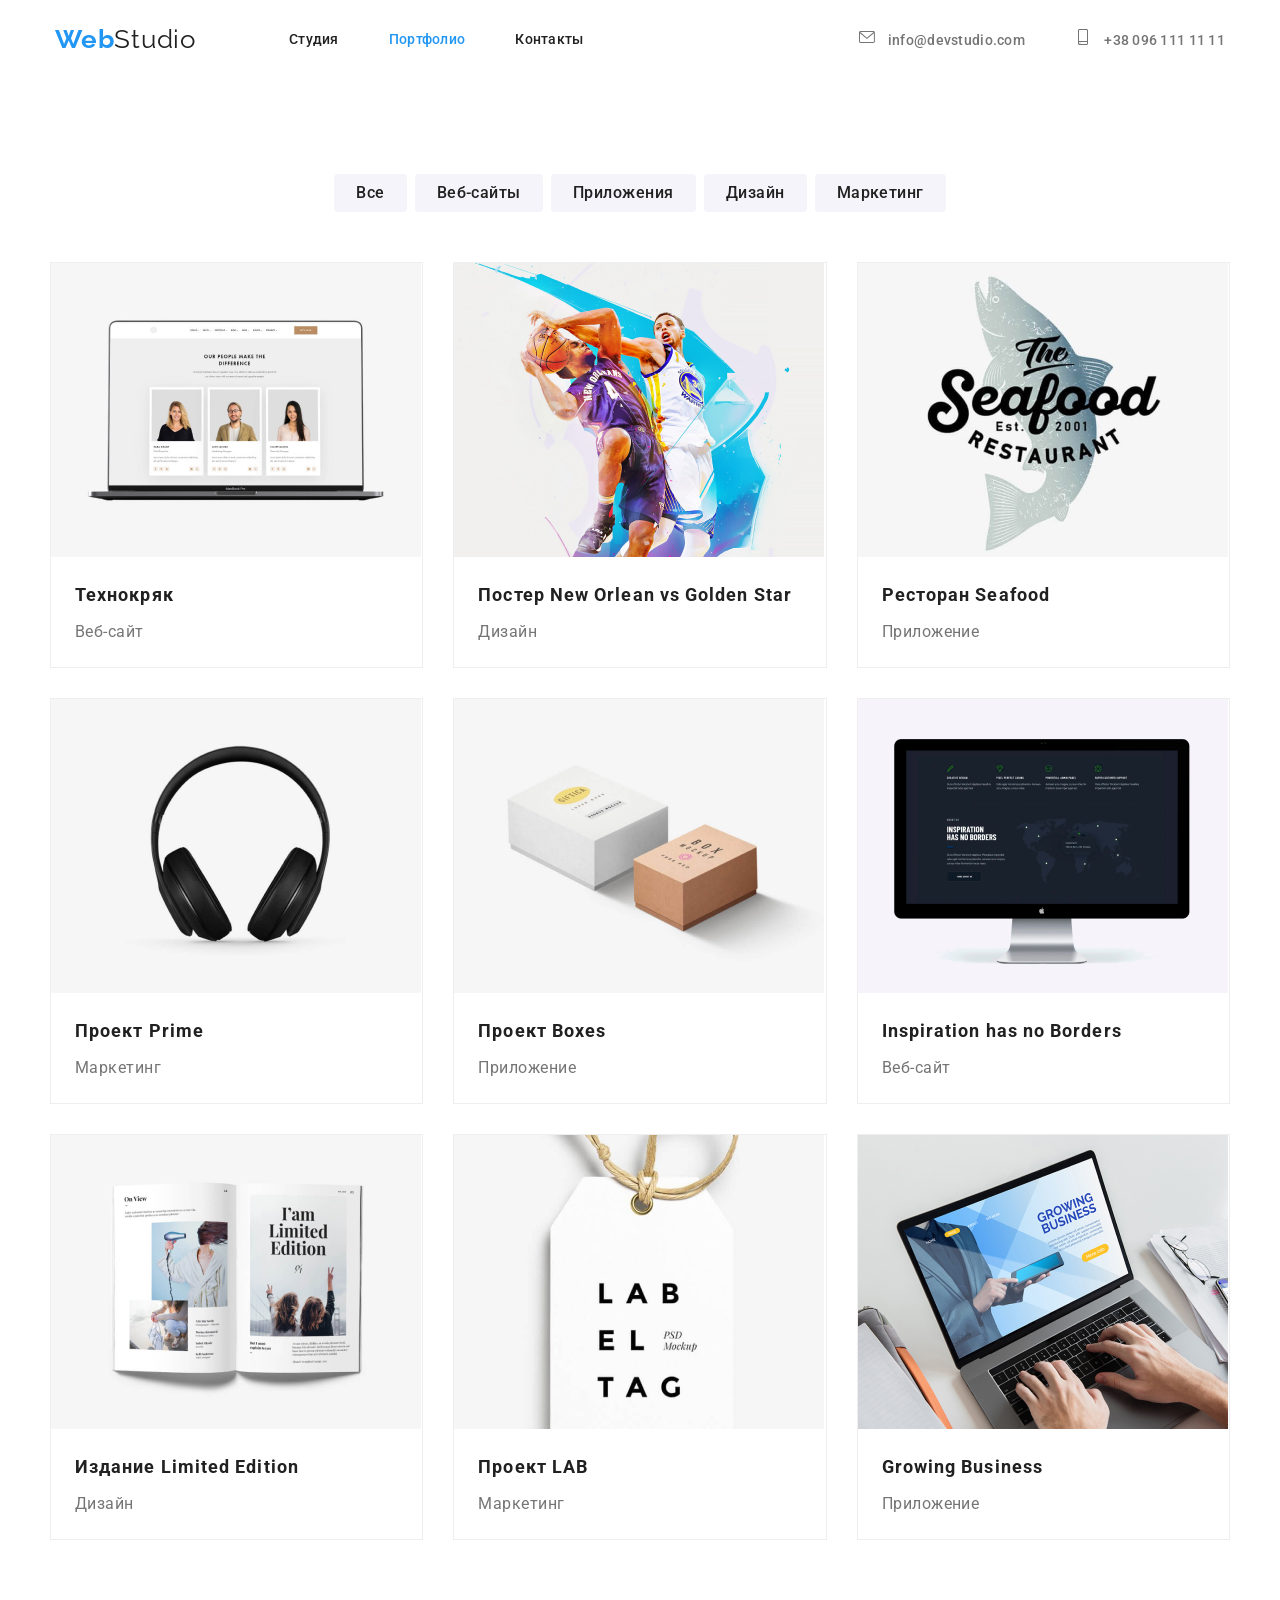
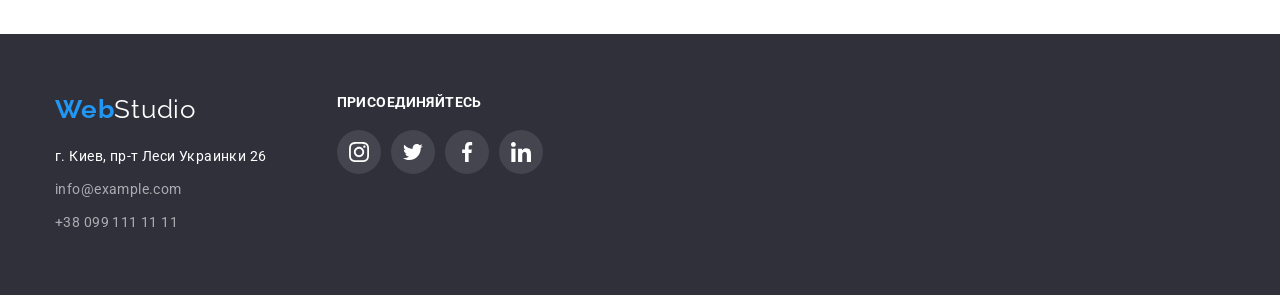
==== commit 72081479: "hm 4" ====
--- a/portfolio.html
+++ b/portfolio.html
@@ -25,10 +25,14 @@
             </ul>
         </nav>
         <ul class="header-contact">
-            <li class="header-contact-item"><a class="header-contact-item-link"
-                    href="mailto:info@devstudio.com">info@devstudio.com</a></li>
-            <li class="header-contact-item"><a class="header-contact-item-link" href="tel:+380961111111">+38 096 111 11
-                    11</a>
+            <li class="header-contact-item">
+                <a class="header-contact-item-link" href="mailto:info@devstudio.com"><svg class="header-contact-link-icon">
+                        <use href="/images/sprite.svg#icon-envelope"></use>
+                    </svg> <span>info@devstudio.com</span></a></li>
+            <li class="header-contact-item"><a class="header-contact-item-link" href="tel:+380961111111"> <svg
+                        class="header-contact-link-icon">
+                        <use href="/images/sprite.svg#icon-smartphone"></use>
+                    </svg> <span>+38 096 111 11 11</span></a>
             </li>
         </ul>
     </div>
@@ -127,23 +131,58 @@
     </main>
     <footer class="footer">
         <div class="container">
-            <a class="footer-logo" href="/index.html" lang="en"><span class="footer-logo-span-web">Web</span><span
-                    class="footer-logo-span-studio">Studio</span></a>
-            <address class="footer-adress">
-                <ul class="footer-adress-list">
-                    <li class="footer-adress-list-item">
-                        <a class="footer-adress-list-item-link-map" href="https://goo.gl/maps/MqSdqKukaZppkvyj8">г. Киев,
-                            пр-т Леси
-                            Украинки 26</a>
+            <div class="footer-logo-adress">
+                <a class="footer-logo" href="/index.html" lang="en"><span class="footer-logo-span-web">Web</span><span
+                        class="footer-logo-span-studio">Studio</span></a>
+                <address class="footer-adress">
+                    <ul class="footer-adress-list">
+                        <li class="footer-adress-list-item">
+                            <a class="footer-adress-list-item-link-map" href="https://goo.gl/maps/MqSdqKukaZppkvyj8">г.
+                                Киев, пр-т Леси
+                                Украинки 26</a>
+                        </li>
+                        <li class="footer-adress-list-item">
+                            <a class="footer-adress-list-item-link" href="mailto:info@example.com">info@example.com</a>
+                        </li>
+                        <li class="footer-adress-list-item">
+                            <a class="footer-adress-list-item-link" href="tel:+380991111111">+38 099 111 11 11</a>
+                        </li>
+                    </ul>
+                </address>
+            </div>
+            <div class=".footer-social-links">
+                <h3 class="footer-social-link-list-title">присоединяйтесь</h3>
+                <ul class="footer-social-link-list">
+                    <li class="footer-social-link-list-item">
+                        <a class="footer-social-link" href="">
+                            <svg class="footer-social-icon">
+                                <use href="/images/sprite.svg#icon-instagram"></use>
+                            </svg>
+                        </a>
                     </li>
-                    <li class="footer-adress-list-item">
-                        <a class="footer-adress-list-item-link" href="mailto:info@example.com">info@example.com</a>
+                    <li class="footer-social-link-list-item">
+                        <a class="footer-social-link" href="">
+                            <svg class="footer-social-icon">
+                                <use href="/images/sprite.svg#icon-twiter"></use>
+                            </svg>
+                        </a>
                     </li>
-                    <li class="footer-adress-list-item">
-                        <a class="footer-adress-list-item-link" href="tel:+380991111111">+38 099 111 11 11</a>
+                    <li class="footer-social-link-list-item">
+                        <a class="footer-social-link" href="">
+                            <svg class="footer-social-icon">
+                                <use href="/images/sprite.svg#icon-facebook"></use>
+                            </svg>
+                        </a>
+                    </li>
+                    <li class="footer-social-link-list-item">
+                        <a class="footer-social-link" href="">
+                            <svg class="footer-social-icon">
+                                <use href="/images/sprite.svg#icon-linkedin"></use>
+                            </svg>
+                        </a>
                     </li>
                 </ul>
-            </address>
+            </div>
         </div>
     </footer>
 </body>
--- a/css/styles.css
+++ b/css/styles.css
@@ -35,7 +35,7 @@
 /*=================HEADER======================*/
 
 .header {
-  padding-top: 25px;
+  padding-top: 24px;
   padding-bottom: 25px;
 }
 
@@ -78,7 +78,7 @@
   font-style: normal;
   font-weight: 700;
   font-size: 26px;
-  line-height: 1, 192;
+  line-height: 1.192;
 
   letter-spacing: 0.03em;
 
@@ -90,7 +90,7 @@
   font-style: normal;
   font-weight: 400;
   font-size: 26px;
-  line-height: 1.384;
+  line-height: 1.192;
 
   letter-spacing: 0.03em;
 
@@ -137,6 +137,19 @@
 .header-contact-item-link:focus {
   color: #2196f3;
 }
+
+.header-contact-link-icon {
+  width: 16px;
+  height: 16px;
+  fill: #757575;
+  margin-right: 10px;
+}
+
+.header-contact-item-link:hover .header-contact-link-icon,
+.header-contact-item-link:focus .header-contact-link-icon {
+  fill: #2196f3;
+}
+
 /*=================HEADER END======================*/
 
 /*=================HERO======================*/
@@ -145,8 +158,14 @@
   padding-top: 200px;
   padding-bottom: 200px;
   height: 600px;
-
-  background-color: #2f303a;
+  background-image: linear-gradient(
+      rgba(47, 48, 58, 0.4),
+      rgba(47, 48, 58, 0.4)
+    ),
+    url(/images/hero-background.jpg);
+  background-repeat: no-repeat;
+  background-position: center;
+  background-size: cover;
 }
 
 .hero .container {
@@ -237,6 +256,7 @@
   line-height: 1.143;
   letter-spacing: 0.03em;
   text-transform: uppercase;
+  margin-top: 30px;
 
   color: #212121;
 }
@@ -251,6 +271,24 @@
   letter-spacing: 0.03em;
 
   color: #757575;
+  margin-top: 10px;
+}
+
+.features-list-icon-border {
+  width: 270px;
+  height: 120px;
+
+  background: #f5f4fa;
+  border-radius: 4px;
+}
+
+.features-list-icon {
+  width: 70px;
+  height: 70px;
+  margin-top: 25px;
+  margin-bottom: 25px;
+  margin-left: 100px;
+  margin-right: 100px;
 }
 
 /*=================FEATURES END======================*/
@@ -349,6 +387,7 @@
   font-weight: 400;
   font-size: 16px;
   line-height: 1.188;
+  margin-bottom: 16px;
 
   text-align: center;
   letter-spacing: 0.03em;
@@ -356,7 +395,98 @@
   color: #757575;
 }
 
+.team-social-link-list {
+  display: flex;
+  justify-content: space-between;
+  width: 206px;
+  height: 44px;
+  margin-bottom: 30px;
+  margin-left: 32px;
+  margin-right: 32px;
+}
+
+.team-social-link {
+  display: flex;
+  justify-content: center;
+  align-items: center;
+  width: 44px;
+  height: 44px;
+  border-radius: 50%;
+  background-color: white;
+}
+
+.team-social-link:hover .team-social-icon,
+.team-social-link:focus .team-social-icon {
+  fill: #ffffff;
+}
+
+.team-social-link:hover,
+.team-social-link:focus {
+  background-color: #2196f3;
+}
+
+.team-social-icon {
+  width: 20px;
+  height: 20px;
+  fill: #afb1b8;
+}
+
 /*=================TEAM END======================*/
+
+/*=================PARTNERS END======================*/
+
+.partners {
+  padding-top: 94px;
+  padding-bottom: 94px;
+}
+
+.partners-title {
+  font-family: 'Roboto', sans-serif;
+  font-style: normal;
+  font-weight: 700;
+  font-size: 36px;
+  line-height: 1.167;
+  text-align: center;
+  letter-spacing: 0.03em;
+  margin-bottom: 50px;
+
+  color: #212121;
+}
+
+.partners-logo-list {
+  display: flex;
+  justify-content: space-between;
+}
+
+.partners-logo-link {
+  display: flex;
+  justify-content: center;
+  align-items: center;
+  width: 170px;
+  height: 90px;
+
+  border: 1px solid #afb1b8;
+  box-sizing: border-box;
+  border-radius: 4px;
+}
+
+.partners-logo-icon {
+  width: 89px;
+  height: 52px;
+  fill: #afb1b8;
+}
+
+.partners-logo-link:hover,
+.partners-logo-link:focus {
+  border: 1px solid #2196f3;
+}
+
+.partners-logo-link:hover .partners-logo-icon,
+.partners-logo-link:focus .partners-logo-icon {
+  fill: #2196f3;
+}
+
+/*=================PARTNERS END======================*/
 
 /*=================FOOTER======================*/
 
@@ -367,6 +497,17 @@
 }
 
 .footer .container {
+  display: flex;
+}
+
+.footer-logo-adress {
+  display: block;
+  margin-right: 70px;
+}
+
+.footer-social-links {
+  width: 206px;
+  height: 80px;
   display: block;
 }
 
@@ -376,6 +517,20 @@
 
 .footer-adress-list-item:not(:last-child) {
   margin-bottom: 9px;
+}
+
+.footer-social-link-list-title {
+  width: 145px;
+  height: 16px;
+  font-family: 'Roboto', sans-serif;
+  font-style: normal;
+  font-weight: 700;
+  font-size: 14px;
+  line-height: 1.143;
+  letter-spacing: 0.03em;
+  text-transform: uppercase;
+
+  color: #ffffff;
 }
 
 .footer-adress-list-item-link-map {
@@ -407,7 +562,7 @@
   font-style: normal;
   font-weight: 700;
   font-size: 26px;
-  line-height: 1, 192;
+  line-height: 1.192;
 
   letter-spacing: 0.03em;
 
@@ -419,13 +574,46 @@
   font-style: normal;
   font-weight: 400;
   font-size: 26px;
-  line-height: 1.384;
+  line-height: 1.192;
 
   letter-spacing: 0.03em;
 
   color: white;
 }
 
+.footer-social-link-list {
+  display: flex;
+  justify-content: space-between;
+  width: 206px;
+  height: 44px;
+  margin-top: 20px;
+}
+
+.footer-social-link {
+  display: flex;
+  justify-content: center;
+  align-items: center;
+  width: 44px;
+  height: 44px;
+  border-radius: 50%;
+  background: rgba(255, 255, 255, 0.1);
+}
+
+.footer-social-link:hover .team-social-icon,
+.footer-social-link:focus .team-social-icon {
+  fill: #ffffff;
+}
+
+.footer-social-link:hover,
+.footer-social-link:focus {
+  background-color: #2196f3;
+}
+
+.footer-social-icon {
+  width: 20px;
+  height: 20px;
+  fill: #ffffff;
+}
 /*=================FOOTER END======================*/
 
 /*=================PORTFOLIO======================*/
@@ -435,6 +623,12 @@
   padding-bottom: 94px;
 }
 
+.portfolio-menu .container {
+  width: 1200px;
+  padding: 0 10px;
+  margin: 0 auto;
+}
+
 .portfolio-filters-list {
   display: flex;
   justify-content: center;
@@ -448,17 +642,17 @@
 .projects-list {
   display: flex;
   flex-wrap: wrap;
-  margin-left: -27px;
-  margin-top: -27px;
+  margin-left: -30px;
+  margin-top: -30px;
 }
 
 .projecs-list-item {
-  margin-left: 27px;
-  margin-top: 27px;
+  margin-left: 30px;
+  margin-top: 30px;
   background: #ffffff;
   box-sizing: border-box;
   border: 1px solid #eeeeee;
-  flex-basis: calc(100% / 3 - 27px);
+  flex-basis: calc(100% / 3 - 30px);
 }
 
 .projecs-list-item-title {
@@ -496,13 +690,14 @@
   font-weight: 500;
   font-size: 16px;
   line-height: 1.625;
-
+  border-radius: 4px;
+  background: #f5f4fa;
+  border: #ffffff;
   text-align: center;
   letter-spacing: 0.03em;
   cursor: pointer;
 
   color: #212121;
-  border-radius: 4px;
   padding: 6px 22px 6px 22px;
 }
 
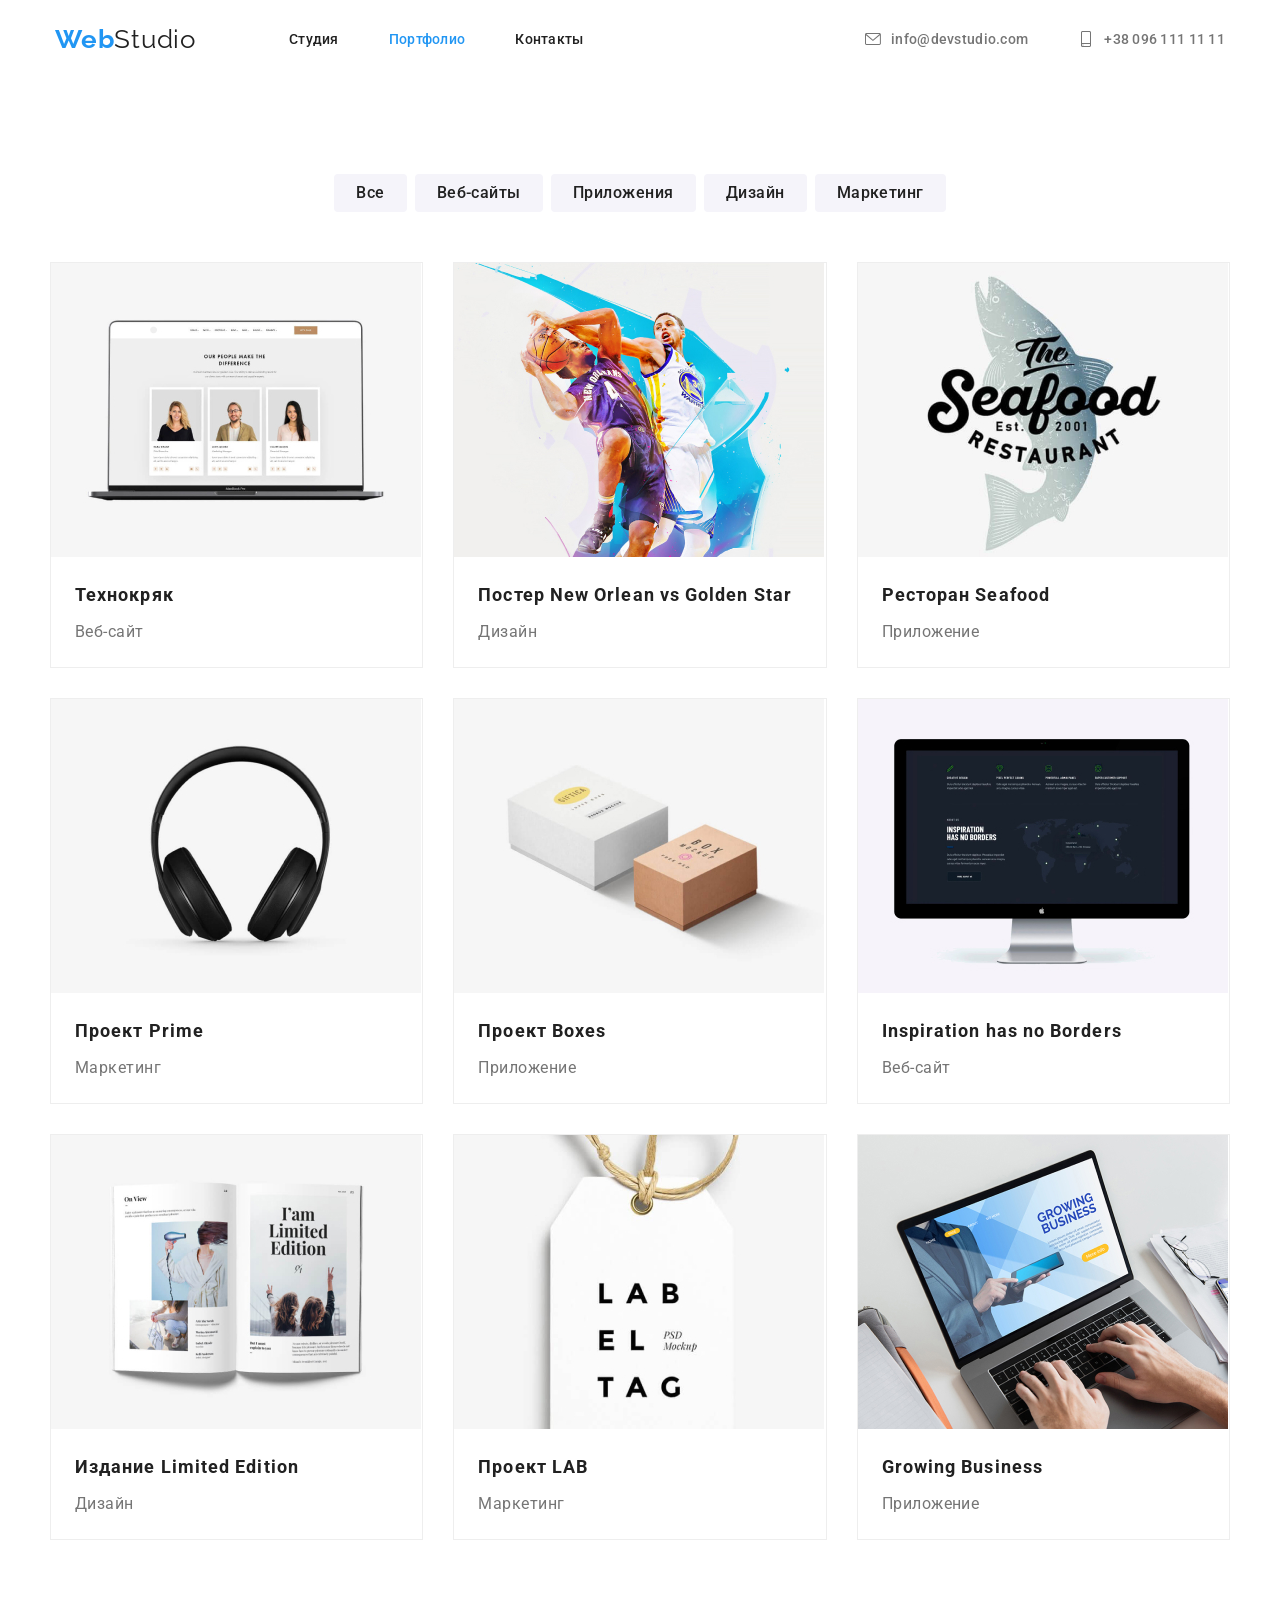
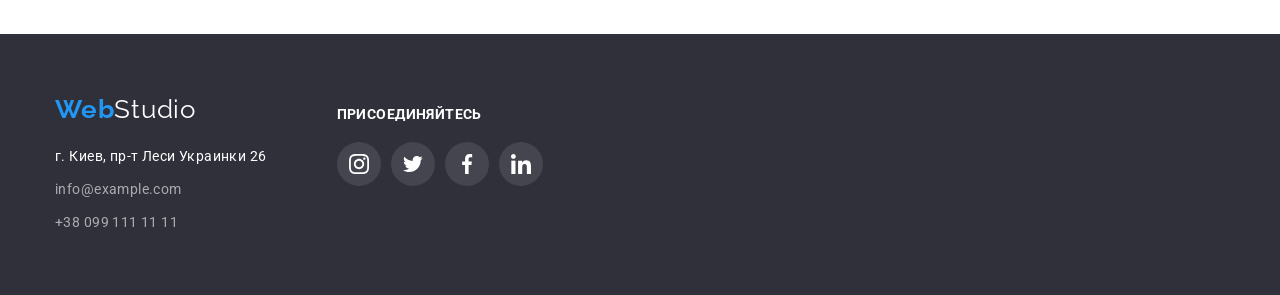
==== commit 548ea41e: "1" ====
--- a/portfolio.html
+++ b/portfolio.html
@@ -150,7 +150,7 @@
                     </ul>
                 </address>
             </div>
-            <div class=".footer-social-links">
+            <div class="footer-social-links">
                 <h3 class="footer-social-link-list-title">присоединяйтесь</h3>
                 <ul class="footer-social-link-list">
                     <li class="footer-social-link-list-item">
--- a/css/styles.css
+++ b/css/styles.css
@@ -122,6 +122,7 @@
 }
 
 .header-contact-item-link {
+  display: flex;
   font-family: 'Roboto', sans-serif;
   font-style: normal;
   font-weight: 500;
@@ -157,7 +158,9 @@
 .hero {
   padding-top: 200px;
   padding-bottom: 200px;
+  width: 1600px;
   height: 600px;
+  margin: 0 auto;
   background-image: linear-gradient(
       rgba(47, 48, 58, 0.4),
       rgba(47, 48, 58, 0.4)
@@ -509,6 +512,7 @@
   width: 206px;
   height: 80px;
   display: block;
+  margin-top: 12px;
 }
 
 .footer-adress {
@@ -707,4 +711,13 @@
   background-color: #2196f3;
 }
 
+.projecs-list-item:hover,
+.projecs-list-item:focus {
+  background: #ffffff;
+  border: 1px solid #eeeeee;
+  box-sizing: border-box;
+  box-shadow: 0px 1px 1px rgba(0, 0, 0, 0.12), 0px 4px 4px rgba(0, 0, 0, 0.06),
+    1px 4px 6px rgba(0, 0, 0, 0.16);
+}
+
 /*=================PORTFOLIO END======================*/
